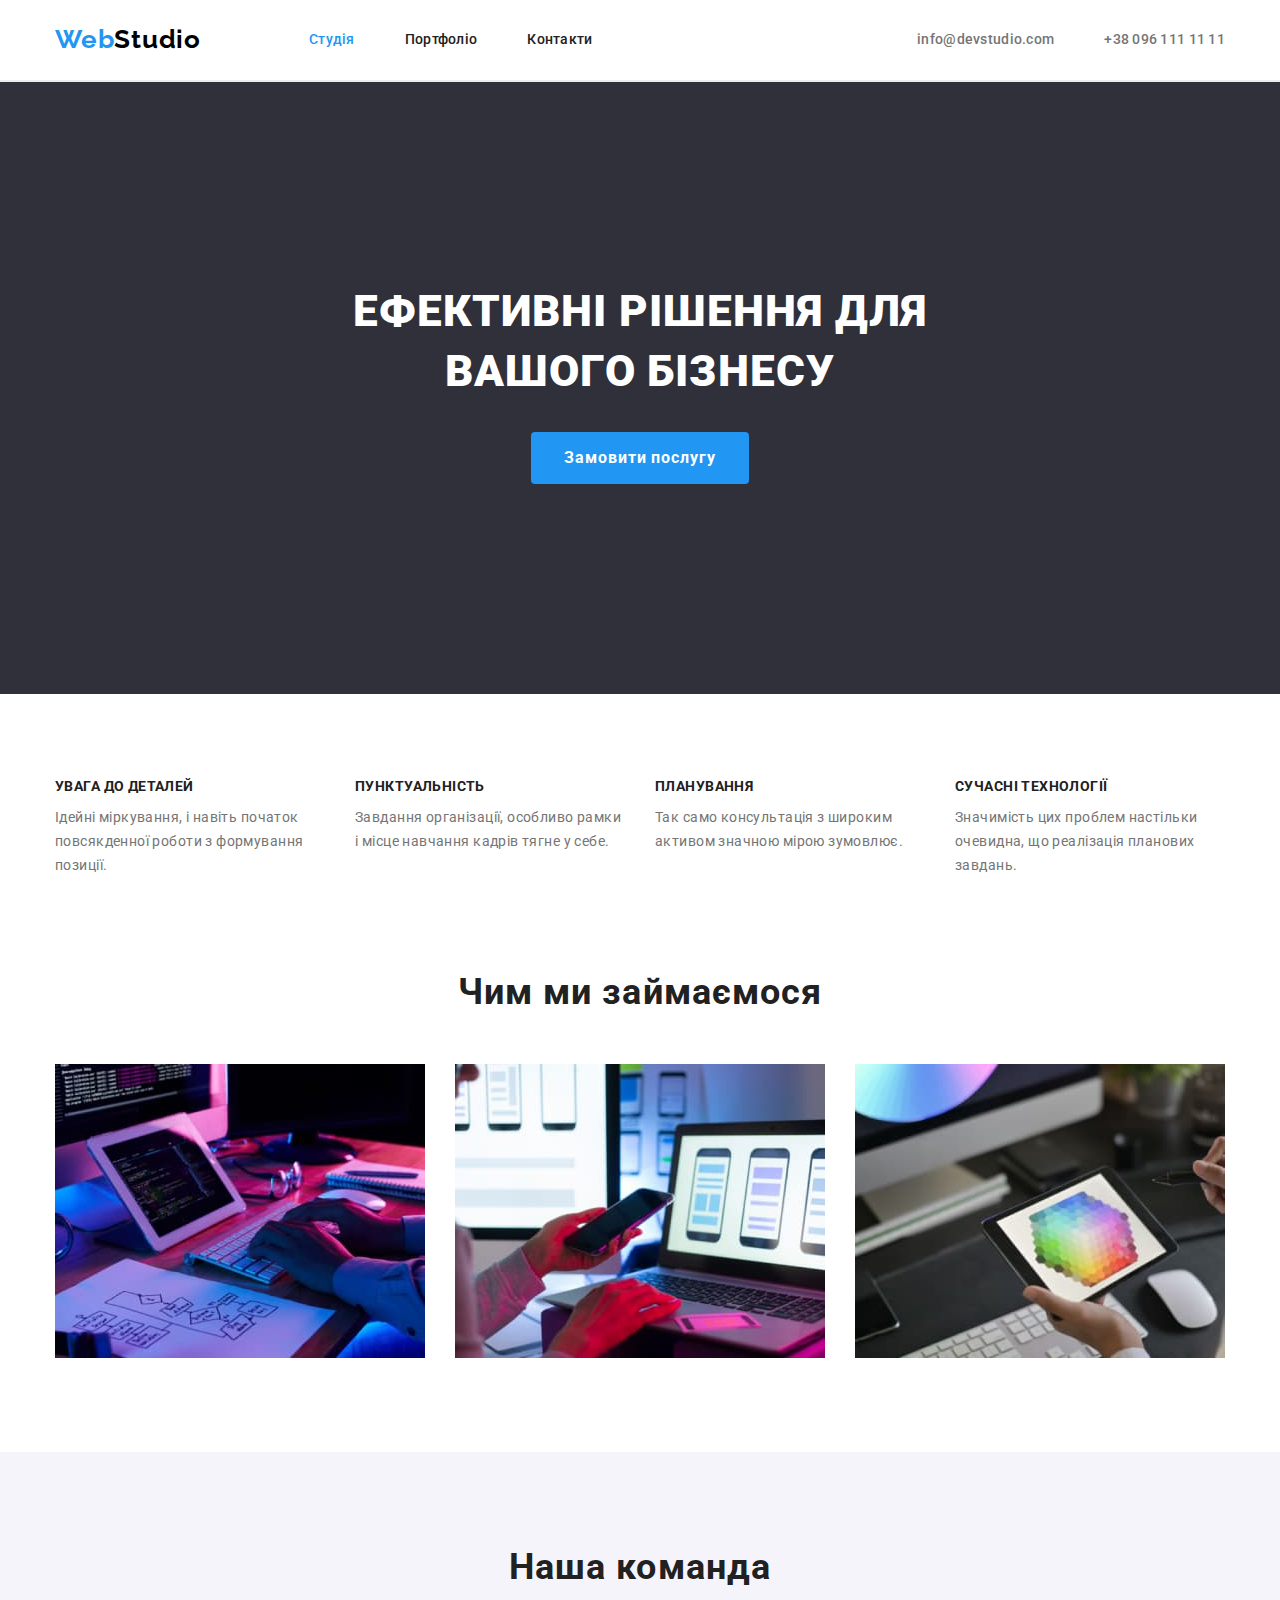
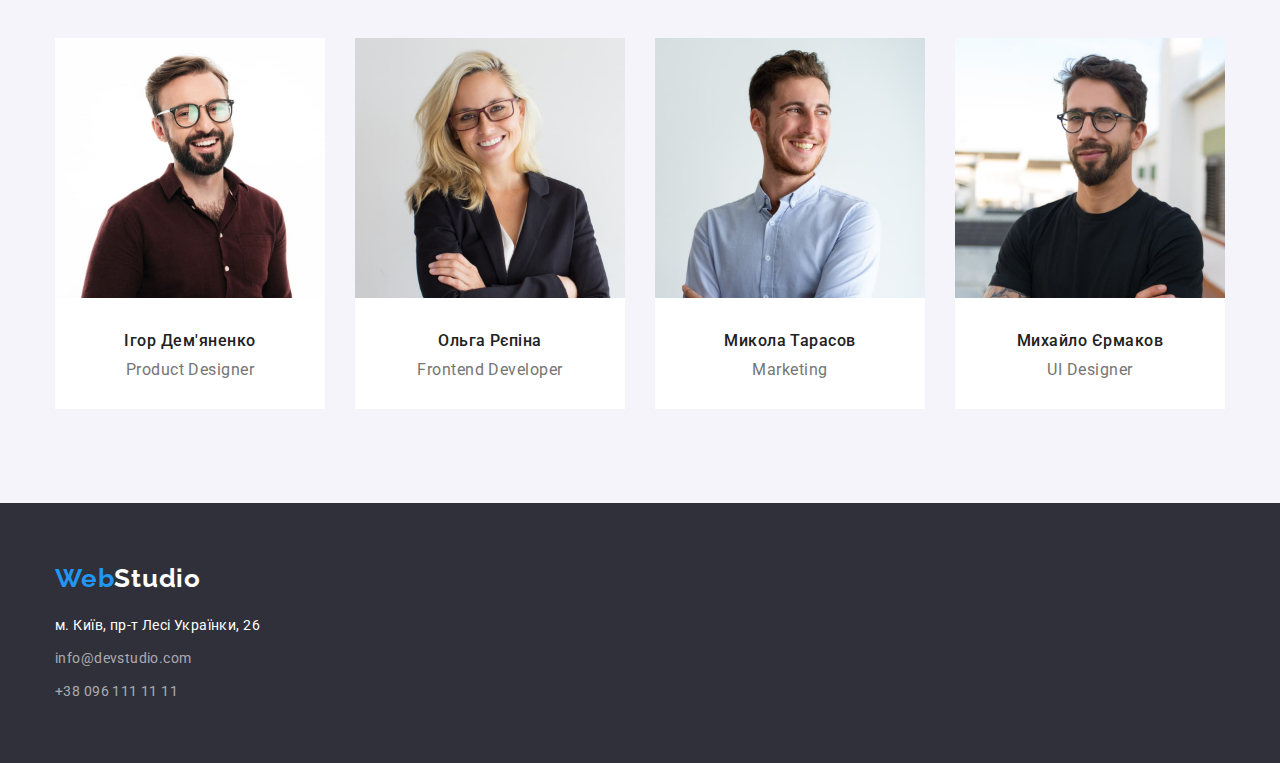
==== index.html @ f0a94652 "Додає файли з дз3" ====
<!DOCTYPE html>
<html lang="uk">

<head>
    <meta charset="UTF-8">
    <meta http-equiv="X-UA-Compatible" content="IE=edge">
    <meta name="viewport" content="width=device-width, initial-scale=1.0">
    <title>Студія</title>
    <link
        href="https://fonts.googleapis.com/css2?family=Raleway:wght@700&family=Roboto:wght@400;500;700;900&display=swap"
        rel="stylesheet">
    <link rel="stylesheet"
        href="https://cdnjs.cloudflare.com/ajax/libs/modern-normalize/1.1.0/modern-normalize.min.css">
    <link rel="stylesheet" href="./css/styles.css">
</head>

<body>
    <!--Шапка сайту-->
    <header class="page-header">
        <!--Основна навігація-->
        <div class="container main-nav">
            <nav class="site-nav">
                <a href="./index.html" class="logo"><span class="accent">Web</span>Studio</a>
                <ul class="site-nav list">
                    <li class="item"><a href="./index.html" class="main-page link">Студія</a></li>
                    <li class="item"><a href="./portfolio.html" class="link">Портфоліо</a></li>
                    <li class="item"><a href="#" class="link">Контакти</a></li>
                </ul>
            </nav>
            <!--Контакти в шапці сайту-->
            <ul class="contacts list">
                <li class="mail"><a href="mailto:info@devstudio.com" class="link">info@devstudio.com</a></li>
                <li class="tel"><a href="tel:+380961111111" class="link">+38 096 111 11 11</a></li>
            </ul>
        </div>

    </header>

    <!--Основний контент-->
    <main>
        <!--Герой-->
        <section class="hero section">
            <div class="container">
                <h1 class="hero-title">Ефективні рішення для <br> вашого бізнесу</h1>
                <button type="button" class="main-button">Замовити послугу</button>
            </div>

        </section>
        <!--Особливості-->
        <section class="features-section">
            <div class="features-container">
                <h2 class="visually-hidden">Особливості</h2>
                <ul class="features list">
                    <li class="item">
                        <h3 class="features-title">Увага до деталей</h3>
                        <p class="features-text">Ідейні міркування, і навіть початок повсякденної роботи з формування
                            позиції.</p>
                    </li>
                    <li class="item">
                        <h3 class="features-title">Пунктуальність</h3>
                        <p class="features-text">Завдання організації, особливо рамки і місце навчання кадрів тягне у
                            себе.</p>
                    </li>
                    <li class="item">
                        <h3 class="features-title">Планування</h3>
                        <p class="features-text">Так само консультація з широким активом значною мірою зумовлює.</p>
                    </li>
                    <li class="item">
                        <h3 class="features-title">Сучасні технології</h3>
                        <p class="features-text">Значимість цих проблем настільки очевидна, що реалізація планових
                            завдань.</p>
                    </li>
                </ul>
            </div>

        </section>
        <!--Види діяльності-->
        <section class="work section">
            <div class="container">
                <h2 class="work-title">Чим ми займаємося</h2>
                <ul class="work list">
                    <li class="item"><img src="./images/img1.jpg" alt="Веб-програмування" width="370"></li>
                    <li class="item"><img src="./images/box2.jpg" alt="Адаптивна верстка" width="370"></li>
                    <li class="item"><img src="images/box3.jpg" alt="Веб-дизайн" width="370"></li>
                </ul>
            </div>
        </section>
        <!--Члени команди-->
        <section class="persons section">
            <div class="container">
                <h2 class="persons-title">Наша команда</h2>
                <ul class="persons list">
                    <li class="persons-item">
                        <img src="./images/person1.jpg" alt="Член команди 1" width="270">
                        <div class="persons-card">
                            <h3 class="persons-name">Ігор Дем'яненко</h3>
                            <p class="persons-text">Product Designer</p>
                        </div>
                    </li>
                    <li class="persons-item">
                        <img src="./images/person2.jpg" alt="Член команди 2" width="270">
                        <div class="persons-card">
                            <h3 class="persons-name">Ольга Рєпіна</h3>
                            <p class="persons-text">Frontend Developer</p>
                        </div>
                    </li>
                    <li class="persons-item">
                        <img src="./images/person3.jpg" alt="Член команди 3" width="270">
                        <div class="persons-card">
                            <h3 class="persons-name">Микола Тарасов</h3>
                            <p class="persons-text">Marketing</p>
                        </div>
                    </li>
                    <li class="persons-item">
                        <img src="./images/person4.jpg" alt="Член команди 4" width="270">
                        <div class="persons-card">
                            <h3 class="persons-name">Михайло Єрмаков</h3>
                            <p class="persons-text">UI Designer</p>
                        </div>
                    </li>
                </ul>
            </div>

        </section>
    </main>
    <!-- Футер сайту -->
    <footer class="page-footer section">
        <div class="container">
            <a href="./index.html" class="bottom logo"><span class="accent">Web</span>Studio</a>
            <address>
                <ul class="address-list list">
                    <li>
                        <a href="https://goo.gl/maps/CPtrU1FHBa2aNyZL9" target="_blank"
                            rel="noopener noreferrer nofollow" class="address">м. Київ,
                            пр-т Лесі Українки, 26</a>
                    </li>
                    <li><a href="mailto:info@devstudio.com" class="address link">info@devstudio.com</a></li>
                    <li><a href="tel:+380961111111" class="link">+38 096 111 11 11</a></li>
                </ul>
            </address>
        </div>

    </footer>
</body>

</html>
---- css/styles.css ----
/* Основний колір тексту №212121
Другорядний колір тексту #757575
Колір лого #2196F3 #000000
Колір акценту #2196F3 
Фон секції "Команда" #F5F4FA
Фон футера #2F303A 
Основний колір фону та заголовку героя #ffffff 
Фон кнопок фільтра #F5F4FA*
Колір контактів у футері rgba(255, 255, 255, 0.6); */

:root {
    --main-text-color: #212121;
    --other-text-color: #757575;
    --accent-color: #2196f3;
    --background-footer: #2f303a;
    --background-color-persons-section: #f5f4fa;
    --white-color: #ffffff;
    --black-color: #000000;
    --background-filter: #f5f4fa;
    --contacts-text-color-in-footer: rgba(255, 255, 255, 0.6);
    --border-bottom-color: #ececec;
    --main-button-active: #188CE8;
}

/* Studio Page */

/* Navigation of Header */

body {
    background-color: var(--white-color);
    color: var(--main-text-color);
    font-family: "Roboto", sans-serif;
}

p,
h1,
h2,
h3,
h4,
h5,
h6 {
    margin: 0;
    padding: 0;
}

.container {
    width: 1200px;
    margin: 0 auto;
    padding-left: 15px;
    padding-right: 15px;
}

.section {
    padding-top: 94px;
    padding-bottom: 94px;
}

/* Logo */

.page-header {
    border-bottom: 2px solid var(--border-bottom-color);
}

.logo {
    padding-top: 24px;
    padding-bottom: 25px;

    color: var(--black-color);
    font-family: "Raleway", sans-serif;
    font-weight: 700;
    font-size: 26px;
    line-height: 1.19;
    letter-spacing: 0.03em;
    text-decoration: none;
    cursor: pointer;
}

.site-nav .logo {
    margin-right: 108px;
}

.accent,
.logo:hover,
.logo:focus {
    color: var(--accent-color);
}

/* Site-nav list */

.main-nav {
    display: flex;
    align-items: center;
}

.site-nav {
    display: flex;
}

.list {
    padding: 0;
    margin: 0;
    list-style: none;
}

.link {
    color: var(--main-text-color);
    text-decoration: none;
}

.link:visited {
    color: inherit;
}

.site-nav .link {
    display: block;
    padding-top: 32px;
    padding-bottom: 32px;
}

/* Contacts */

.contacts .link {
    padding-top: 32px;
    padding-bottom: 32px;

    color: var(--other-text-color);
}

.site-nav.list,
.contacts.list {
    font-weight: 500;
    font-size: 14px;
    line-height: 1.14;
    letter-spacing: 0.02em;
}

.site-nav .item:not(:last-child) {
    margin-right: 50px;
}

.contacts.list {
    display: flex;
    margin-left: auto;
}

.mail {
    margin-right: 50px;
}

/* Studio page */
/* Hero */

.hero.section {
    padding-top: 200px;
    padding-bottom: 210px;
    background-color: var(--background-footer);
    letter-spacing: 0.06em;
    text-align: center;
}

.hero-title {
    margin-bottom: 30px;

    color: var(--white-color);
    font-weight: 900;
    font-size: 44px;
    line-height: 1.36;
    text-transform: uppercase;
}

/* Button */

.main-button {
    display: inline-block;
    min-width: 216px;
    border-radius: 4px;
    border: 1px solid transparent;
    padding: 10px 32px;


    background-color: var(--accent-color);
    color: var(--white-color);
    font-family: inherit;
    font-weight: 700;
    font-size: 16px;
    line-height: 1.88;
    letter-spacing: 0.06em;
    cursor: pointer;
}

.main-button:hover,
.main-button:focus,
.main-button:active {
    background-color: var(--main-button-active);
}

/* Features */

.features-section {
    padding-top: 85px;
}

.visually-hidden {
    position: absolute;
    white-space: nowrap;
    width: 1px;
    height: 1px;
    overflow: hidden;
    border: 0;
    padding: 0;
    clip: rect(0 0 0 0);
    clip-path: inset(50%);
    margin: -1px;
}

.features.list {
    display: flex;
    justify-content: center;
}

.features .item {
    width: 270px;
}

.features .item:not(:last-child) {
    margin-right: 30px;
}

.features-title {
    margin-bottom: 11px;

    font-size: 14px;
    line-height: 1.14;
    letter-spacing: 0.03em;
    text-transform: uppercase;
}

.features-text {
    color: var(--other-text-color);
    font-size: 14px;
    line-height: 1.71;
    letter-spacing: 0.03em;
}

.persons.section {
    background-color: var(--background-color-persons-section);
}

.persons-item {
    background-color: var(--white-color);
}

.persons-item:not(:last-child) {
    margin-right: 30px;
}

.work-title,
.persons-title {
    margin-bottom: 50px;
    font-size: 36px;
    line-height: 1.17;
    text-align: center;
    letter-spacing: 0.03em;
}

.work.list {
    display: flex;
    justify-content: center;
}

.work.list .item:not(:last-child) {
    margin-right: 30px;
}

.persons.list {
    display: flex;
    justify-content: center;
}

.persons-card {
    padding-top: 33px;
    padding-bottom: 30px;
}

.persons-name {
    margin-bottom: 10px;
    text-align: center;

    font-weight: 500;
    font-size: 16px;
    line-height: 1.19;
    letter-spacing: 0.03em;
}

.persons-text {
    text-align: center;

    color: var(--other-text-color);
    font-size: 16px;
    line-height: 1.19;
    letter-spacing: 0.03em;
}

/* Footer */

.page-footer.section {
    padding-top: 60px;
    padding-bottom: 60px;
    background-color: var(--background-footer);
}

.bottom.logo {
    padding: 0px;
    margin-bottom: 20px;
    display: inline-block;

    color: var(--white-color);
}

.address-list {
    font-size: 14px;
    line-height: 1.71;
    letter-spacing: 0.03em;
    font-style: normal;
}

.address-list .address {
    display: inline-block;
    margin-bottom: 9px;

    color: var(--white-color);
    text-decoration: none;
}

.address-list .link {
    color: var(--contacts-text-color-in-footer);
}

.address:hover,
.address:focus {
    color: var(--accent-color);
}

.main-page.link,
.link:hover,
.link:focus,
.link:active {
    color: var(--accent-color);
}

/* Portfolio Page */

.header-portfolio {
    border-bottom: 1px solid var(--border-bottom-color);
}



/* Filter Buttons */

.filter.list {
    display: flex;
    justify-content: center;
    margin-bottom: 50px
}

.filter button:hover,
.filter button:focus {
    background-color: #2196f3;
    color: #ffffff;
}

.button {
    border-color: transparent;
    border-radius: 4px;
    padding: 6px 22px;

    background-color: var(--background-filter);
    font-family: inherit;
    font-weight: 500;
    font-size: 16px;
    line-height: 1.62;
    letter-spacing: 0.03em;
    cursor: pointer;
}

.filter .item:not(:last-child) {
    margin-right: 8px;
}

/* Porfolio List */

img {
    display: block;
    max-width: 100%;
    height: auto;
}

.portfolio.list {
    display: flex;
    flex-wrap: wrap;
    margin-left: -30px;
    margin-top: -30px;
}

.portfolio-item {
    flex-basis: calc(100%/ 3 - 30px);
    border: 1px solid var(--border-bottom-color);
    margin-left: 30px;
    margin-top: 30px;

}

.portfolio-title {
    margin-bottom: 4px;

    font-size: 18px;
    line-height: 2;
    letter-spacing: 0.06em;
}

.portfolio-text {
    color: var(--other-text-color);
    font-size: 16px;
    line-height: 1.88;
    letter-spacing: 0.03em;
}

.card-content {
    padding: 20px 24px;
}
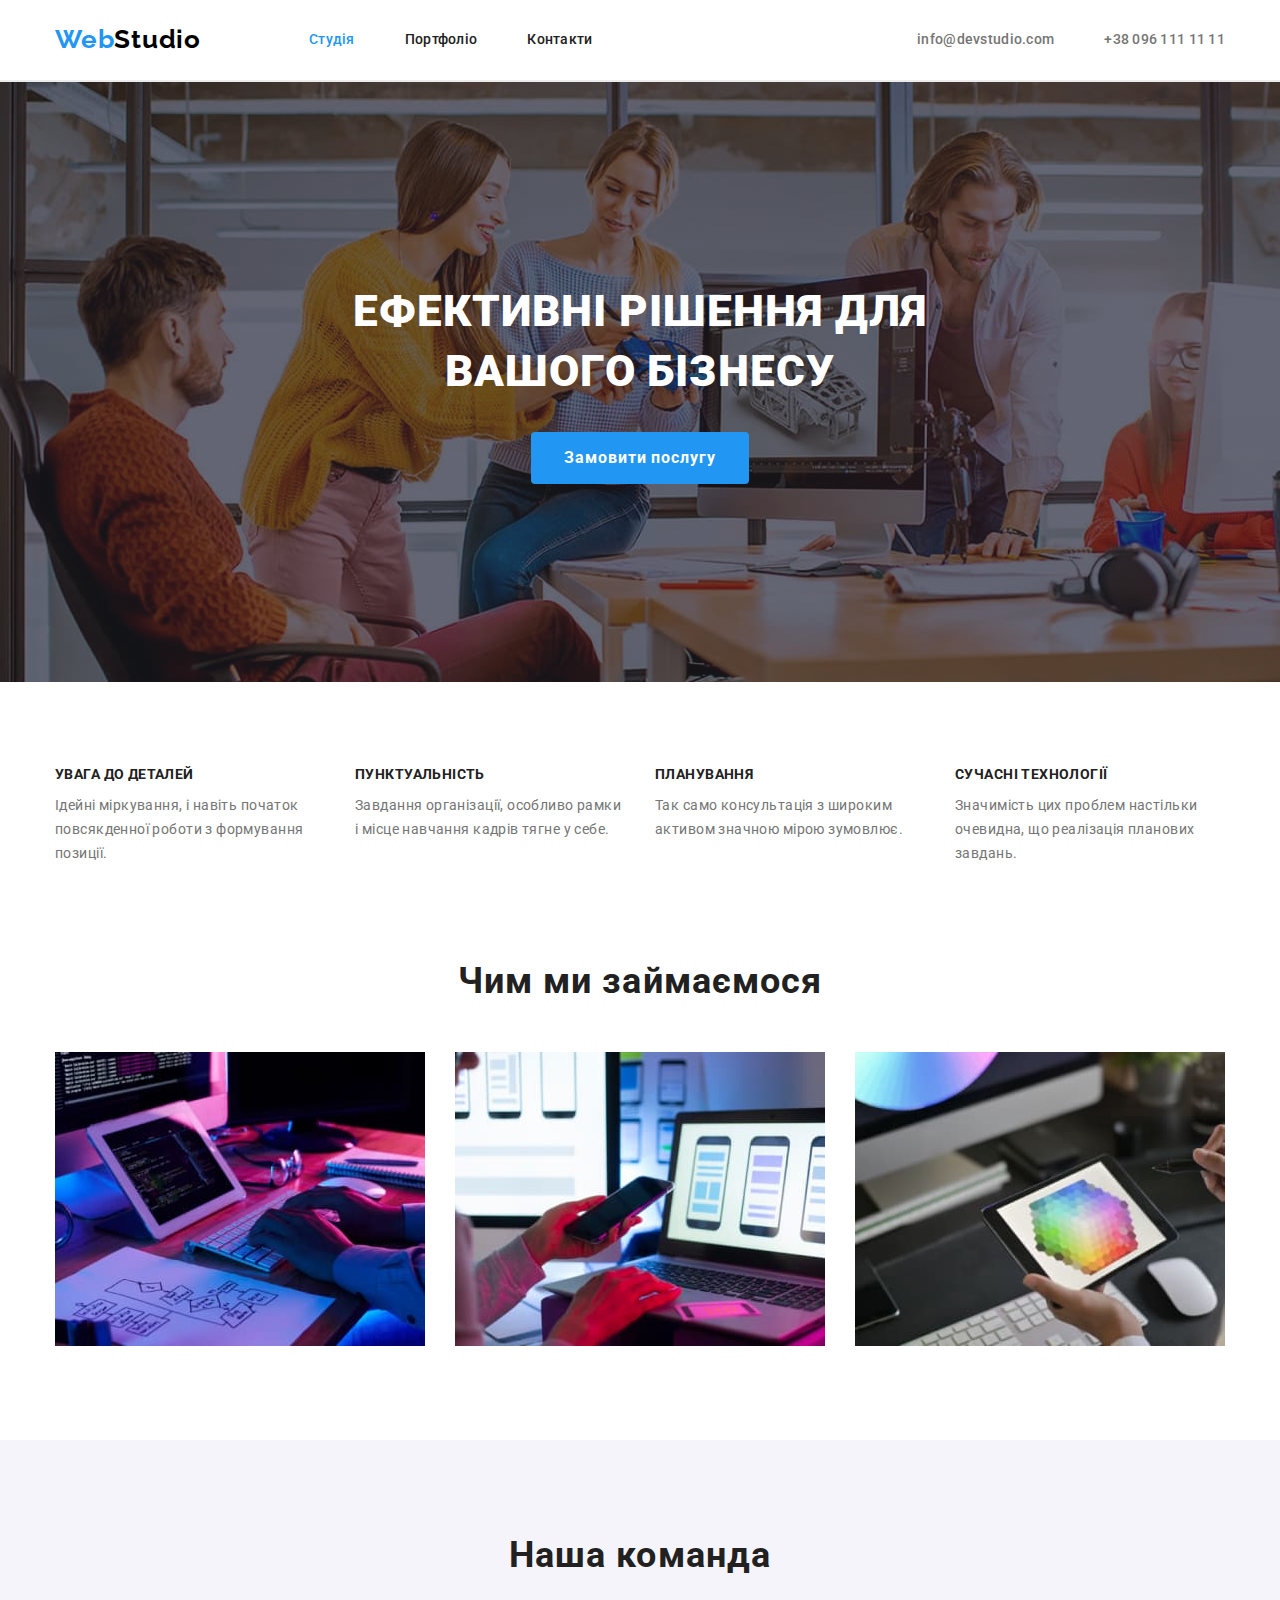
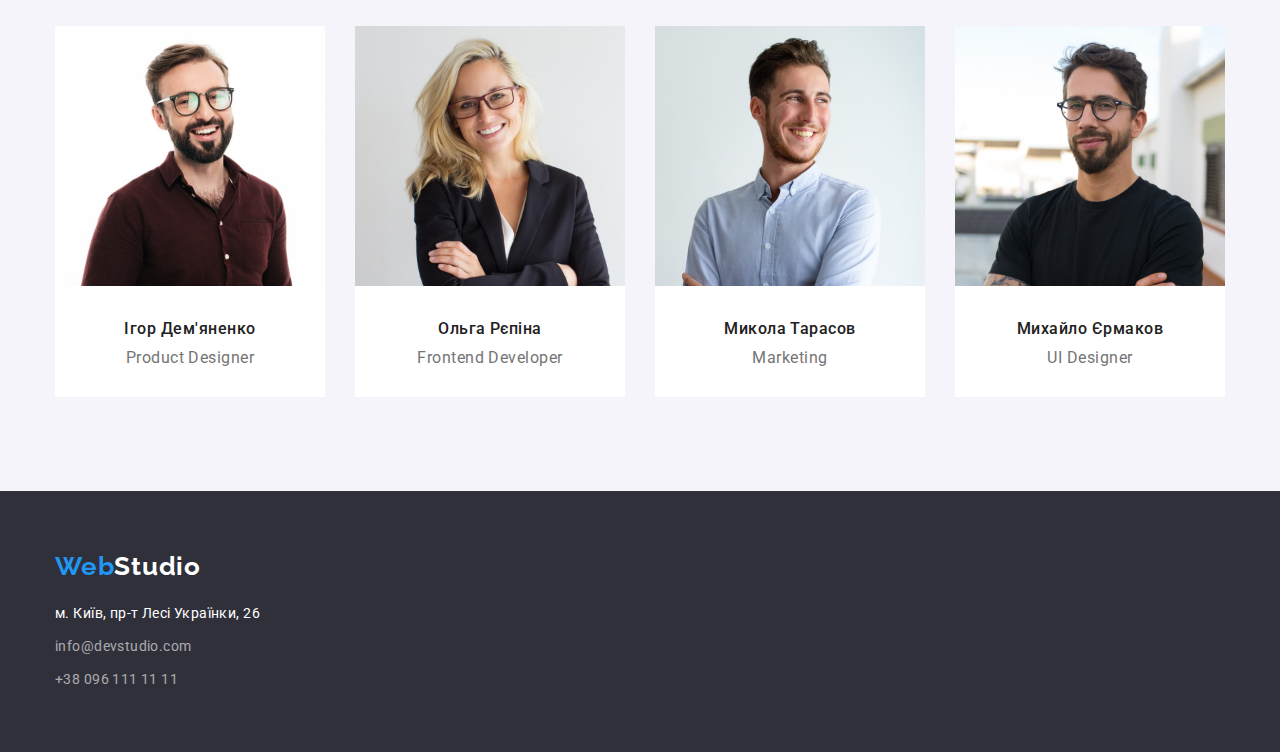
==== commit 68059f9f: "Додає фонове зображення в Герой" ====
--- a/index.html
+++ b/index.html
@@ -44,7 +44,6 @@
                 <h1 class="hero-title">Ефективні рішення для <br> вашого бізнесу</h1>
                 <button type="button" class="main-button">Замовити послугу</button>
             </div>
-
         </section>
         <!--Особливості-->
         <section class="features-section">
--- a/css/styles.css
+++ b/css/styles.css
@@ -153,9 +153,15 @@
 .hero.section {
     padding-top: 200px;
     padding-bottom: 210px;
-    background-color: var(--background-footer);
     letter-spacing: 0.06em;
     text-align: center;
+
+    max-width: 1600px;
+    height: 600px;
+    margin: 0 auto;
+    background-color: #C4C4C4;
+    background-image: linear-gradient(to bottom, rgba(47, 48, 58, 0.4), rgba(47, 48, 58, 0.4)),
+        url('../images/hero.jpg');
 }
 
 .hero-title {
@@ -167,6 +173,7 @@
     line-height: 1.36;
     text-transform: uppercase;
 }
+
 
 /* Button */
 
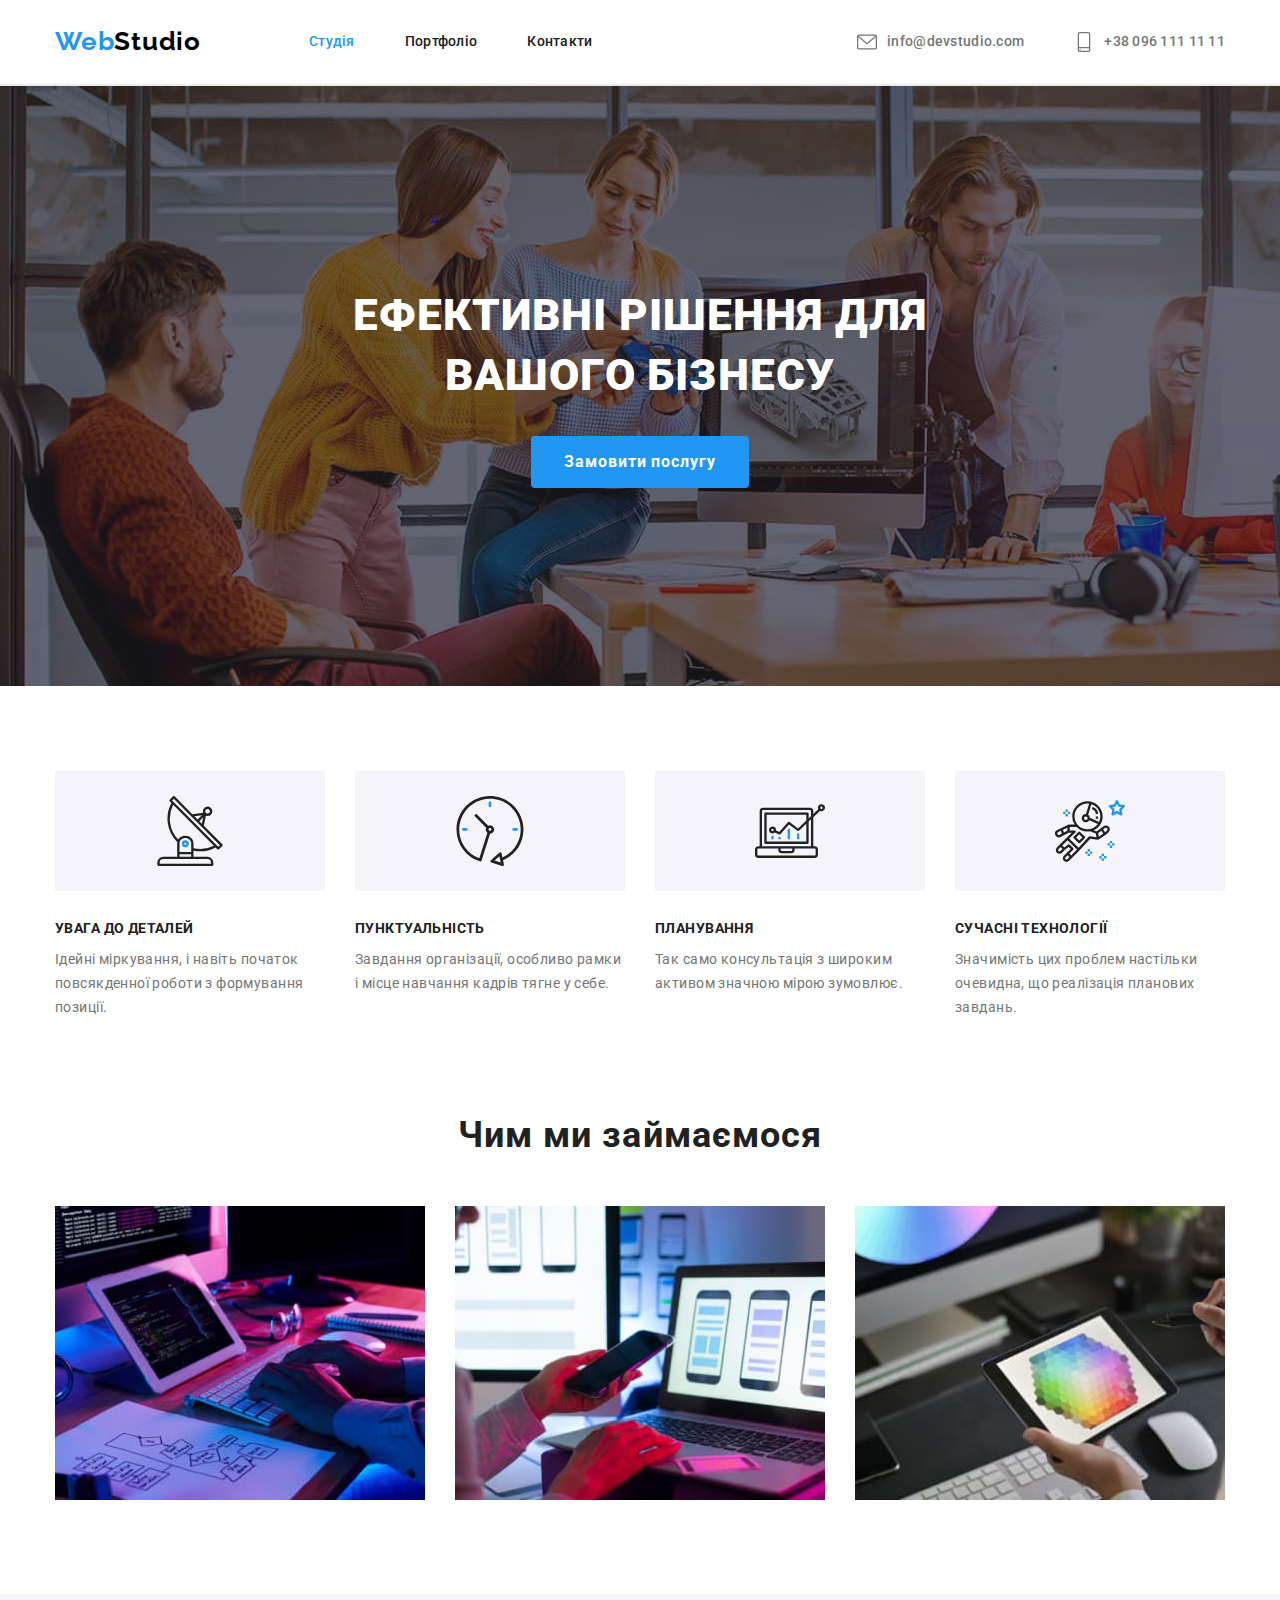
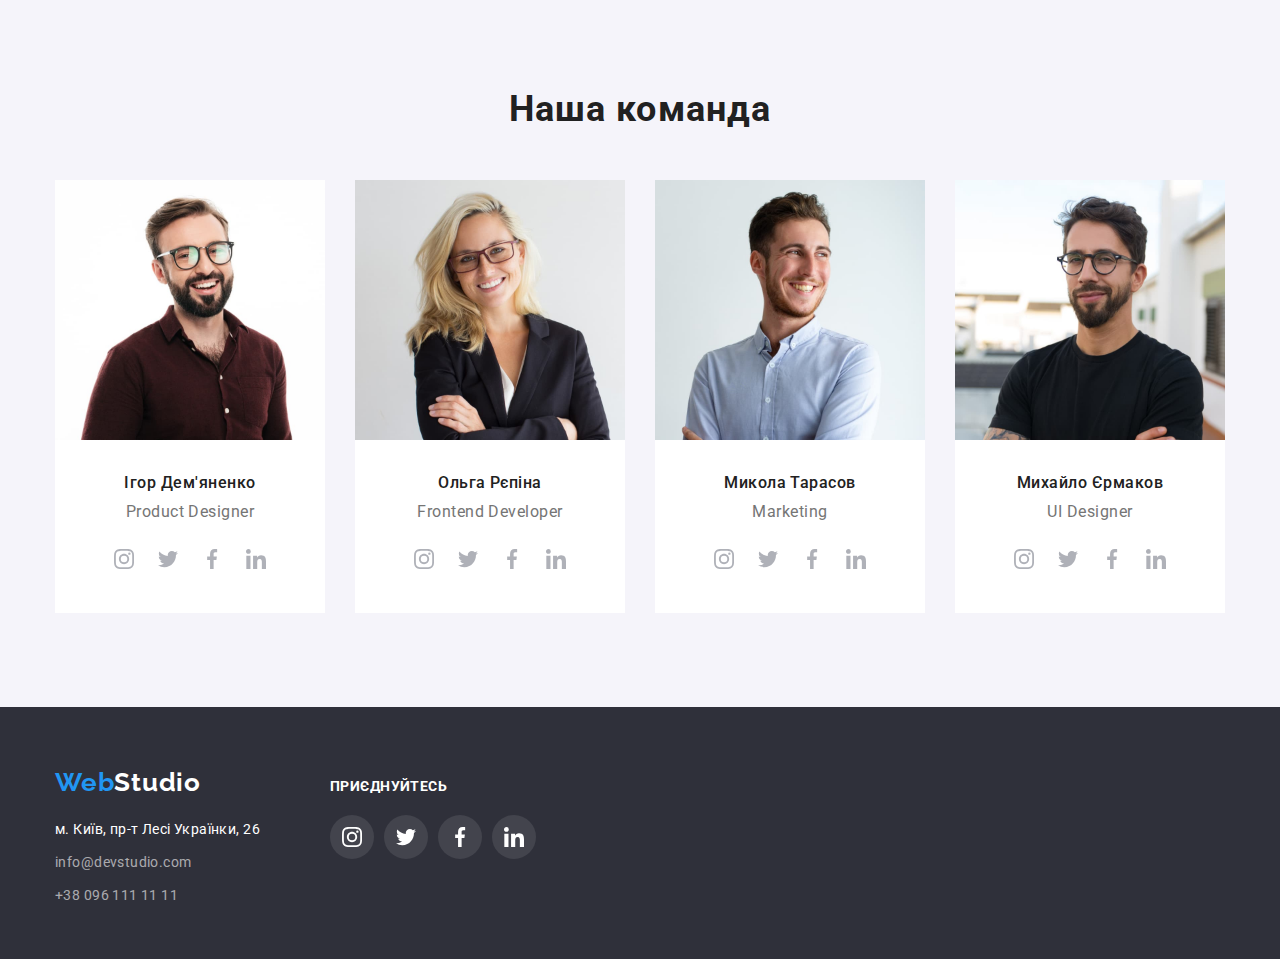
==== commit f5b391b7: "Додає іконки" ====
--- a/index.html
+++ b/index.html
@@ -29,8 +29,17 @@
             </nav>
             <!--Контакти в шапці сайту-->
             <ul class="contacts list">
-                <li class="mail"><a href="mailto:info@devstudio.com" class="link">info@devstudio.com</a></li>
-                <li class="tel"><a href="tel:+380961111111" class="link">+38 096 111 11 11</a></li>
+                <li class="mail">
+                    <a href="mailto:info@devstudio.com" class="link"><svg class="icon" width="16" height="12">
+                            <use href="./images/sprite.svg#icon-envelope"></use>
+                        </svg>
+                        info@devstudio.com</a>
+                </li>
+                <li class="tel">
+                    <a href="tel:+380961111111" class="link"><svg class="icon" width="10" height="16">
+                            <use href="./images/sprite.svg#icon-smartphone"></use>
+                        </svg>+38 096 111 11 11</a>
+                </li>
             </ul>
         </div>
 
@@ -51,20 +60,40 @@
                 <h2 class="visually-hidden">Особливості</h2>
                 <ul class="features list">
                     <li class="item">
+                        <div class="features-background">
+                            <svg width="70" height="70">
+                                <use href="./images/sprite.svg#icon-antenna"></use>
+                            </svg>
+                        </div>
                         <h3 class="features-title">Увага до деталей</h3>
                         <p class="features-text">Ідейні міркування, і навіть початок повсякденної роботи з формування
                             позиції.</p>
                     </li>
                     <li class="item">
+                        <div class="features-background">
+                            <svg width="70" height="70">
+                                <use href="./images/sprite.svg#icon-clock"></use>
+                            </svg>
+                        </div>
                         <h3 class="features-title">Пунктуальність</h3>
                         <p class="features-text">Завдання організації, особливо рамки і місце навчання кадрів тягне у
                             себе.</p>
                     </li>
                     <li class="item">
+                        <div class="features-background">
+                            <svg width="70" height="70">
+                                <use href="./images/sprite.svg#icon-diagram"></use>
+                            </svg>
+                        </div>
                         <h3 class="features-title">Планування</h3>
                         <p class="features-text">Так само консультація з широким активом значною мірою зумовлює.</p>
                     </li>
                     <li class="item">
+                        <div class="features-background">
+                            <svg width="70" height="70">
+                                <use href="./images/sprite.svg#icon-astronaut"></use>
+                            </svg>
+                        </div>
                         <h3 class="features-title">Сучасні технології</h3>
                         <p class="features-text">Значимість цих проблем настільки очевидна, що реалізація планових
                             завдань.</p>
@@ -94,6 +123,21 @@
                         <div class="persons-card">
                             <h3 class="persons-name">Ігор Дем'яненко</h3>
                             <p class="persons-text">Product Designer</p>
+                            <ul class="persons-flex list">
+                                <li><a class="persons-link" href="">
+                                        <svg class="icon">
+                                            <use href="./images/sprite.svg#icon-instagram1"></use>
+                                        </svg></a></li>
+                                <li><a class="persons-link" href=""><svg class="icon">
+                                            <use href="./images/sprite.svg#icon-twitter2"></use>
+                                        </svg></a></li>
+                                <li><a class="persons-link" href=""> <svg class="icon">
+                                            <use href="./images/sprite.svg#icon-facebook1"></use>
+                                        </svg></a></li>
+                                <li><a class="persons-link" href=""><svg class="icon">
+                                            <use href="./images/sprite.svg#icon-linkedin1"></use>
+                                        </svg></a></li>
+                            </ul>
                         </div>
                     </li>
                     <li class="persons-item">
@@ -101,6 +145,21 @@
                         <div class="persons-card">
                             <h3 class="persons-name">Ольга Рєпіна</h3>
                             <p class="persons-text">Frontend Developer</p>
+                            <ul class="persons-flex list">
+                                <li><a class="persons-link" href="">
+                                        <svg class="icon">
+                                            <use href="./images/sprite.svg#icon-instagram1"></use>
+                                        </svg></a></li>
+                                <li><a class="persons-link" href=""><svg class="icon">
+                                            <use href="./images/sprite.svg#icon-twitter2"></use>
+                                        </svg></a></li>
+                                <li><a class="persons-link" href=""> <svg class="icon">
+                                            <use href="./images/sprite.svg#icon-facebook1"></use>
+                                        </svg></a></li>
+                                <li><a class="persons-link" href=""><svg class="icon">
+                                            <use href="./images/sprite.svg#icon-linkedin1"></use>
+                                        </svg></a></li>
+                            </ul>
                         </div>
                     </li>
                     <li class="persons-item">
@@ -108,6 +167,21 @@
                         <div class="persons-card">
                             <h3 class="persons-name">Микола Тарасов</h3>
                             <p class="persons-text">Marketing</p>
+                            <ul class="persons-flex list">
+                                <li><a class="persons-link" href="">
+                                        <svg class="icon">
+                                            <use href="./images/sprite.svg#icon-instagram1"></use>
+                                        </svg></a></li>
+                                <li><a class="persons-link" href=""><svg class="icon">
+                                            <use href="./images/sprite.svg#icon-twitter2"></use>
+                                        </svg></a></li>
+                                <li><a class="persons-link" href=""> <svg class="icon">
+                                            <use href="./images/sprite.svg#icon-facebook1"></use>
+                                        </svg></a></li>
+                                <li><a class="persons-link" href=""><svg class="icon">
+                                            <use href="./images/sprite.svg#icon-linkedin1"></use>
+                                        </svg></a></li>
+                            </ul>
                         </div>
                     </li>
                     <li class="persons-item">
@@ -115,6 +189,21 @@
                         <div class="persons-card">
                             <h3 class="persons-name">Михайло Єрмаков</h3>
                             <p class="persons-text">UI Designer</p>
+                            <ul class="persons-flex list">
+                                <li><a class="persons-link" href="">
+                                        <svg class="icon">
+                                            <use href="./images/sprite.svg#icon-instagram1"></use>
+                                        </svg></a></li>
+                                <li><a class="persons-link" href=""><svg class="icon">
+                                            <use href="./images/sprite.svg#icon-twitter2"></use>
+                                        </svg></a></li>
+                                <li><a class="persons-link" href=""> <svg class="icon">
+                                            <use href="./images/sprite.svg#icon-facebook1"></use>
+                                        </svg></a></li>
+                                <li><a class="persons-link" href=""><svg class="icon">
+                                            <use href="./images/sprite.svg#icon-linkedin1"></use>
+                                        </svg></a></li>
+                            </ul>
                         </div>
                     </li>
                 </ul>
@@ -125,18 +214,39 @@
     <!-- Футер сайту -->
     <footer class="page-footer section">
         <div class="container">
-            <a href="./index.html" class="bottom logo"><span class="accent">Web</span>Studio</a>
-            <address>
-                <ul class="address-list list">
-                    <li>
-                        <a href="https://goo.gl/maps/CPtrU1FHBa2aNyZL9" target="_blank"
-                            rel="noopener noreferrer nofollow" class="address">м. Київ,
-                            пр-т Лесі Українки, 26</a>
-                    </li>
-                    <li><a href="mailto:info@devstudio.com" class="address link">info@devstudio.com</a></li>
-                    <li><a href="tel:+380961111111" class="link">+38 096 111 11 11</a></li>
-                </ul>
-            </address>
+            <div class="footer-flex">
+                <div class="footer-address">
+                    <a href="./index.html" class="bottom logo"><span class="accent">Web</span>Studio</a>
+                    <address>
+                        <ul class="address-list list">
+                            <li>
+                                <a href="https://goo.gl/maps/CPtrU1FHBa2aNyZL9" target="_blank"
+                                    rel="noopener noreferrer nofollow" class="address">м. Київ,
+                                    пр-т Лесі Українки, 26</a>
+                            </li>
+                            <li><a href="mailto:info@devstudio.com" class="address link">info@devstudio.com</a></li>
+                            <li><a href="tel:+380961111111" class="link">+38 096 111 11 11</a></li>
+                        </ul>
+                    </address>
+                </div>
+                <div>
+                    <h3 class="footer-heading">ПРИЄДНУЙТЕСЬ</h3>
+                    <ul class="footer-links list">
+                        <li class="link-item"><a href="" class="footer-link"><svg class="footer-icon">
+                                    <use href="./images/sprite.svg#icon-instagram2"></use>
+                                </svg></a></li>
+                        <li class="link-item"><a href="" class="footer-link"><svg class="footer-icon">
+                                    <use href="./images/sprite.svg#icon-twitter1"></use>
+                                </svg></a></li>
+                        <li class="link-item"><a href="" class="footer-link"><svg class="footer-icon">
+                                    <use href="./images/sprite.svg#icon-facebook2"></use>
+                                </svg></a></li>
+                        <li class="link-item"><a href="" class="footer-link"><svg class="footer-icon">
+                                    <use href="./images/sprite.svg#icon-linkedin2"></use>
+                                </svg></a></li>
+                    </ul>
+                </div>
+            </div>
         </div>
 
     </footer>
--- a/css/styles.css
+++ b/css/styles.css
@@ -120,6 +120,8 @@
 /* Contacts */
 
 .contacts .link {
+    display: flex;
+    align-items: center;
     padding-top: 32px;
     padding-bottom: 32px;
 
@@ -147,6 +149,22 @@
     margin-right: 50px;
 }
 
+.contacts .icon {
+    margin-right: 10px;
+}
+
+.mail,
+.tel {
+    vertical-align: middle;
+}
+
+.contacts .link:hover .icon,
+.contacts .link:hover .icon {
+    stroke: #000000;
+}
+
+
+
 /* Studio page */
 /* Hero */
 
@@ -162,6 +180,7 @@
     background-color: #C4C4C4;
     background-image: linear-gradient(to bottom, rgba(47, 48, 58, 0.4), rgba(47, 48, 58, 0.4)),
         url('../images/hero.jpg');
+    background-repeat: no-repeat;
 }
 
 .hero-title {
@@ -233,6 +252,16 @@
     margin-right: 30px;
 }
 
+.features-background {
+    display: flex;
+    justify-content: center;
+    align-items: center;
+    width: 270px;
+    height: 120px;
+    background-color: #F5F4FA;
+    margin-bottom: 30px;
+}
+
 .features-title {
     margin-bottom: 11px;
 
@@ -286,7 +315,7 @@
 
 .persons-card {
     padding-top: 33px;
-    padding-bottom: 30px;
+    padding-bottom: 32px;
 }
 
 .persons-name {
@@ -300,6 +329,7 @@
 }
 
 .persons-text {
+    margin-bottom: 16px;
     text-align: center;
 
     color: var(--other-text-color);
@@ -308,13 +338,58 @@
     letter-spacing: 0.03em;
 }
 
+.persons-flex {
+    display: flex;
+    justify-content: center;
+    align-items: center;
+}
+
+.persons-link {
+    display: flex;
+    justify-content: center;
+    align-items: center;
+    width: 44px;
+    height: 44px;
+    border-radius: 50%;
+}
+
+.persons-flex:not(:last-child) {
+    margin-right: 10px;
+}
+
+.icon {
+    width: 20px;
+    height: 20px;
+    fill: #AFB1B8;
+}
+
+.persons-link:hover {
+    background-color: var(--accent-color);
+}
+
+.persons-link:hover .icon {
+    fill: #ffffff;
+    stroke: #ffffff;
+}
+
+
+
 /* Footer */
 
 .page-footer.section {
     padding-top: 60px;
     padding-bottom: 60px;
+    height: 252px;
     background-color: var(--background-footer);
 }
+
+
+.footer-flex {
+    display: flex;
+    align-items: baseline;
+}
+
+
 
 .bottom.logo {
     padding: 0px;
@@ -325,6 +400,7 @@
 }
 
 .address-list {
+    margin-right: 70px;
     font-size: 14px;
     line-height: 1.71;
     letter-spacing: 0.03em;
@@ -355,6 +431,46 @@
     color: var(--accent-color);
 }
 
+.footer-heading {
+    margin-bottom: 20px;
+    font-size: 14px;
+    line-height: 1.14;
+    letter-spacing: 0.03em;
+    color: var(--white-color);
+}
+
+.footer-links.list {
+    display: flex;
+    justify-content: center;
+    align-items: center;
+}
+
+.link-item {
+    background-color: #43444D;
+    border-radius: 50%;
+}
+
+.footer-link {
+    display: flex;
+    justify-content: center;
+    align-items: center;
+    width: 44px;
+    height: 44px;
+}
+
+.footer-icon {
+    width: 20px;
+    height: 20px;
+}
+
+.link-item:not(:last-child) {
+    margin-right: 10px;
+}
+
+.link-item:hover {
+    background-color: var(--accent-color);
+}
+
 /* Portfolio Page */
 
 .header-portfolio {
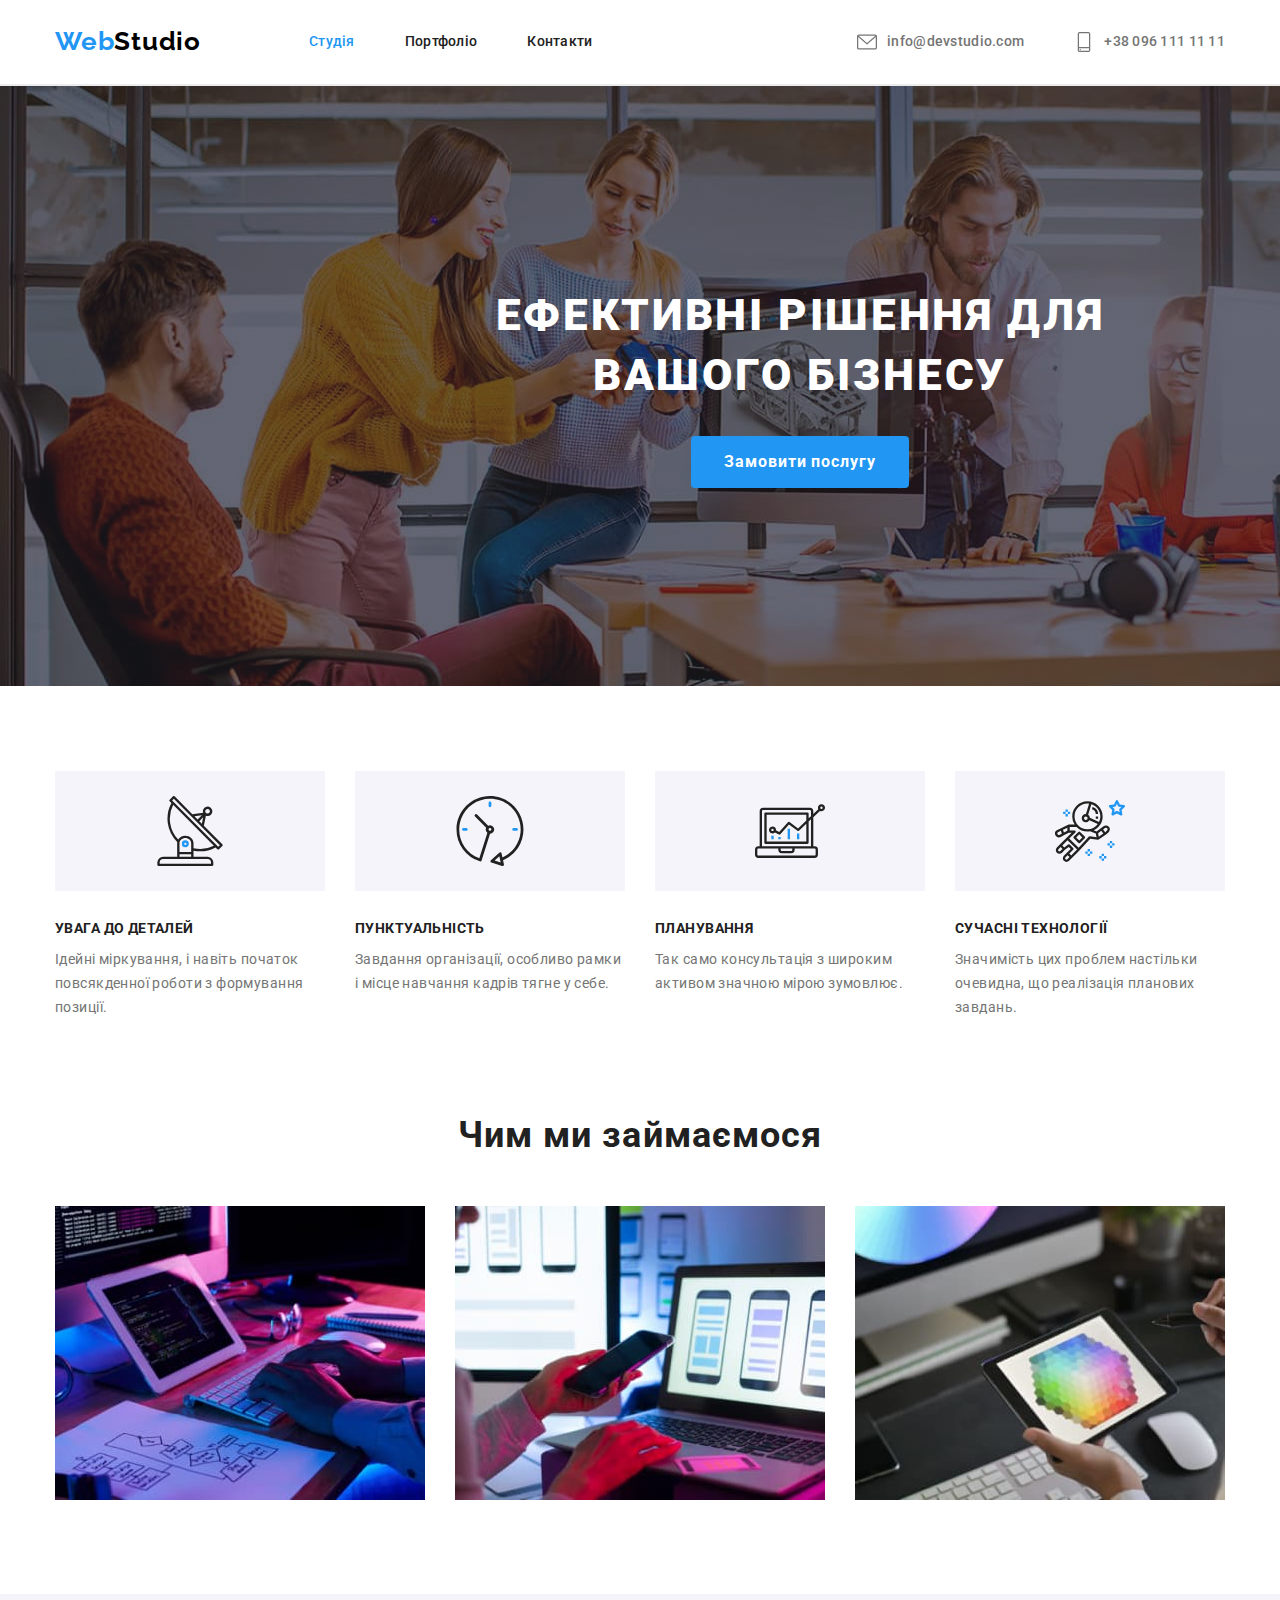
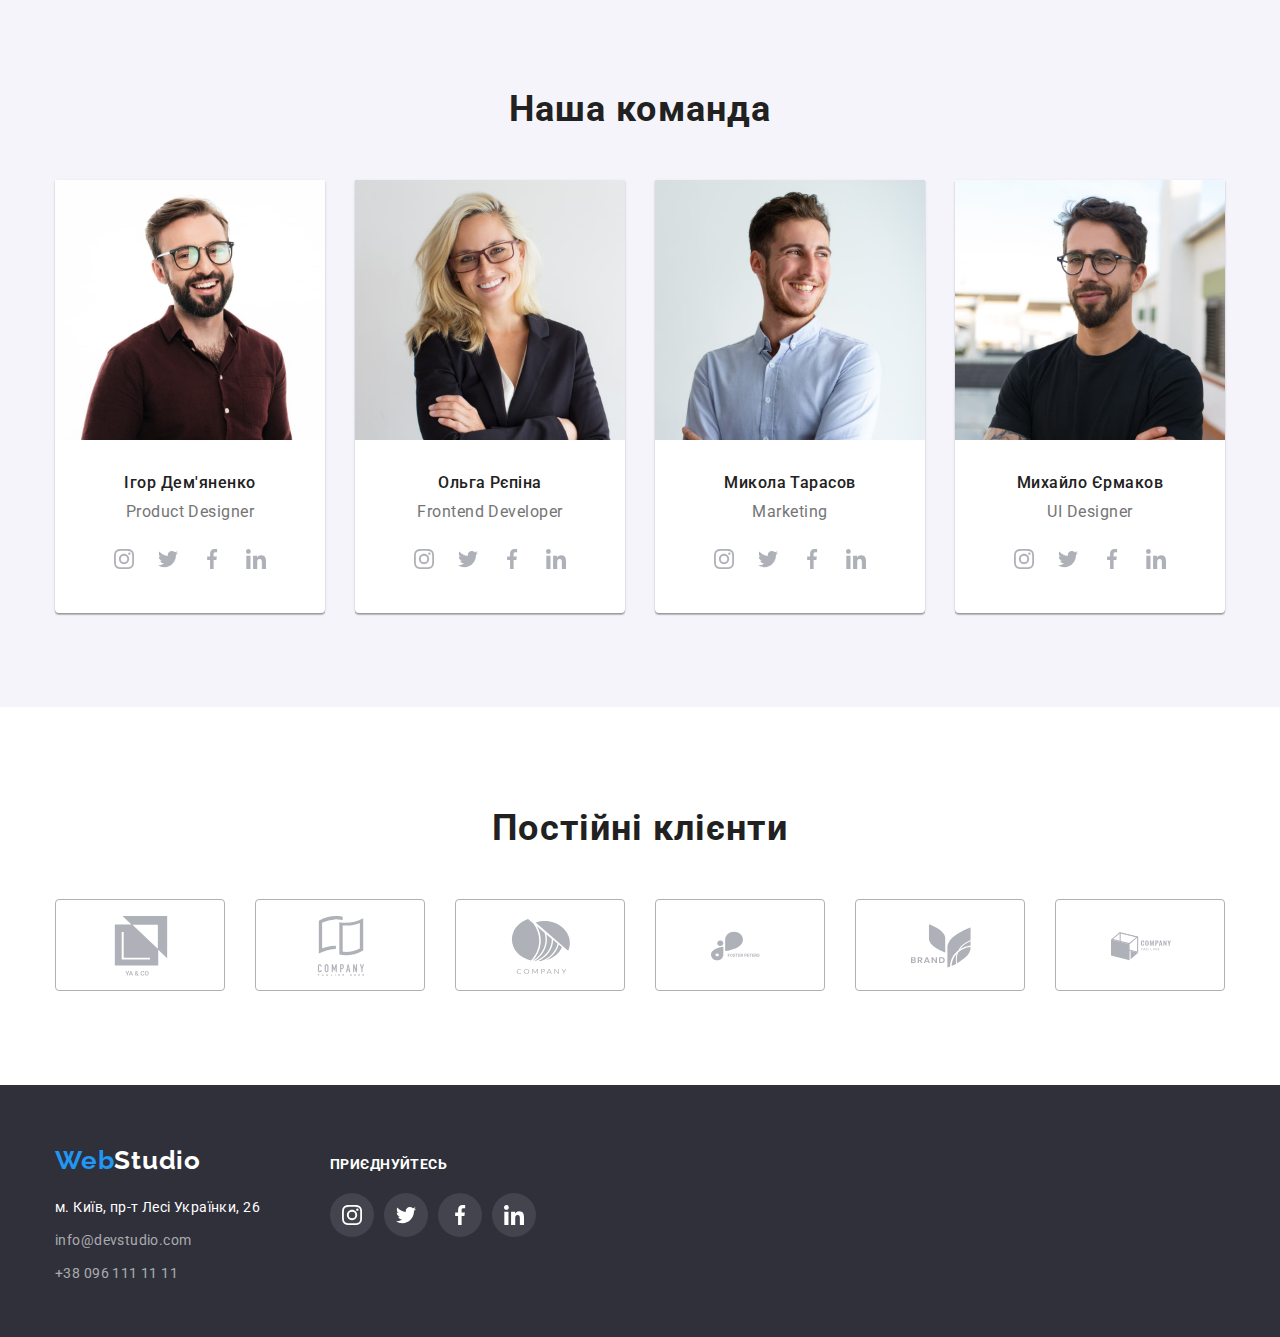
==== commit 551fd203: "Додає іконки та тіні" ====
--- a/index.html
+++ b/index.html
@@ -210,6 +210,32 @@
             </div>
 
         </section>
+        <section class="clients section">
+            <div class="container"></div>
+            <h2 class="clients-heading">Постійні клієнти</h2>
+            <ul class="clients list">
+                <li class="clients-item"><a href="" class="clients-link"><svg class="clients-icon">
+                            <use href="./images/sprite.svg#icon-company1"></use>
+                        </svg></a></li>
+                <li class="clients-item"><a href="" class="clients-link"><svg class="clients-icon">
+                            <use href="./images/sprite.svg#icon-company2"></use>
+                        </svg></a></li>
+                <li class="clients-item"><a href="" class="clients-link"><svg class="clients-icon">
+                            <use href="./images/sprite.svg#icon-company3"></use>
+                        </svg></a></li>
+                <li class="clients-item"><a href="" class="clients-link"><svg class="clients-icon">
+                            <use href="./images/sprite.svg#icon-company4"></use>
+                        </svg></a></li>
+                <li class="clients-item"><a href="" class="clients-link"><svg class="clients-icon">
+                            <use href="./images/sprite.svg#icon-company5"></use>
+                        </svg></a></li>
+                <li class="clients-item"><a href="" class="clients-link"><svg class="clients-icon">
+                            <use href="./images/sprite.svg#icon-company6"></use>
+                        </svg></a></li>
+            </ul>
+            </div>
+        </section>
+
     </main>
     <!-- Футер сайту -->
     <footer class="page-footer section">
--- a/css/styles.css
+++ b/css/styles.css
@@ -174,7 +174,7 @@
     letter-spacing: 0.06em;
     text-align: center;
 
-    max-width: 1600px;
+    width: 1600px;
     height: 600px;
     margin: 0 auto;
     background-color: #C4C4C4;
@@ -190,6 +190,7 @@
     font-weight: 900;
     font-size: 44px;
     line-height: 1.36;
+    letter-spacing: 0.06em;
     text-transform: uppercase;
 }
 
@@ -284,6 +285,19 @@
 
 .persons-item {
     background-color: var(--white-color);
+    box-shadow: 0px 1px 3px rgba(0, 0, 0, 0.12),
+        0px 1px 1px rgba(0, 0, 0, 0.14),
+        0px 2px 1px rgba(0, 0, 0, 0.2);
+    border-radius: 0px 0px 4px 4px;
+}
+
+.persons-item:hover {
+    box-shadow: 0px 1px 3px rgba(0, 0, 0, 0.12),
+        0px 1px 1px rgba(0, 0, 0, 0.14),
+        0px 2px 1px rgba(0, 0, 0, 0.2),
+        0px 1px 3px rgba(0, 0, 0, 0.12),
+        0px 1px 1px rgba(0, 0, 0, 0.14),
+        0px 2px 1px rgba(0, 0, 0, 0.2);
 }
 
 .persons-item:not(:last-child) {
@@ -372,6 +386,61 @@
     stroke: #ffffff;
 }
 
+.clients.section {
+    text-align: center;
+    padding-top: 100px;
+}
+
+.clients-heading {
+    margin-bottom: 50px;
+    font-size: 36px;
+    line-height: 1.17;
+    letter-spacing: 0.03em;
+}
+
+.clients.list {
+    display: flex;
+    justify-content: center;
+    align-items: center;
+}
+
+
+
+.clients-item {
+    display: flex;
+    justify-content: center;
+    align-items: center;
+}
+
+.clients-item:not(:last-child) {
+    margin-right: 30px;
+}
+
+.clients-link {
+    padding: 16px 32px;
+    width: 170px;
+    height: 92px;
+    border: 1px solid #AFB1B8;
+    border-radius: 4px;
+    background-color: #FFFFFF;
+}
+
+.clients-link {
+    fill: #AFB1B8;
+}
+
+.clients-link:hover {
+    fill: var(--accent-color);
+    border-color: var(--accent-color)
+}
+
+.clients-icon {
+    display: flex;
+    justify-content: center;
+    align-items: center;
+    width: 106px;
+    height: 60px;
+}
 
 
 /* Footer */
@@ -487,6 +556,13 @@
     margin-bottom: 50px
 }
 
+.filter .item:hover,
+.filter .item:focus {
+    box-shadow: 0px 3px 1px rgba(0, 0, 0, 0.1),
+        0px 1px 2px rgba(0, 0, 0, 0.08),
+        0px 2px 2px rgba(0, 0, 0, 0.12);
+}
+
 .filter button:hover,
 .filter button:focus {
     background-color: #2196f3;
@@ -534,6 +610,12 @@
 
 }
 
+.portfolio-item:hover {
+    box-shadow: 0px 1px 1px rgba(0, 0, 0, 0.12),
+        0px 4px 4px rgba(0, 0, 0, 0.06),
+        1px 4px 6px rgba(0, 0, 0, 0.16);
+}
+
 .portfolio-title {
     margin-bottom: 4px;
 
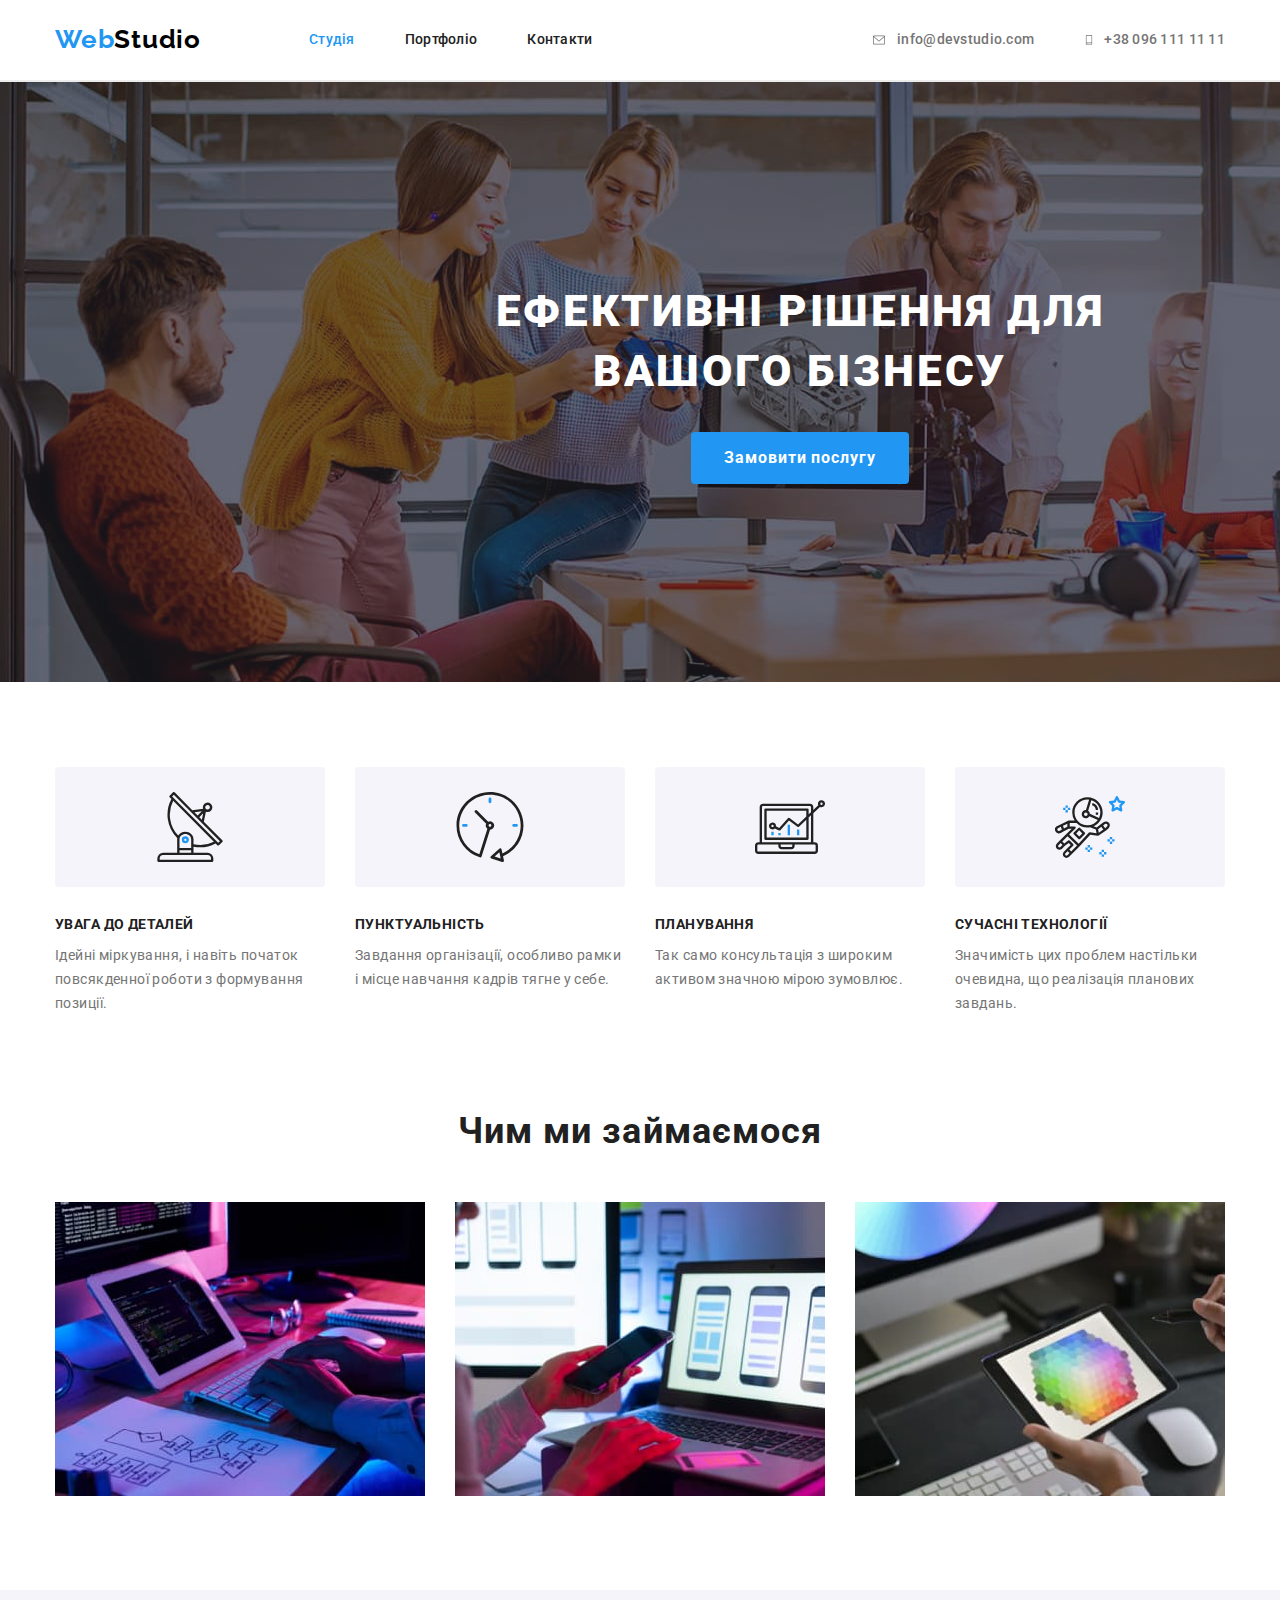
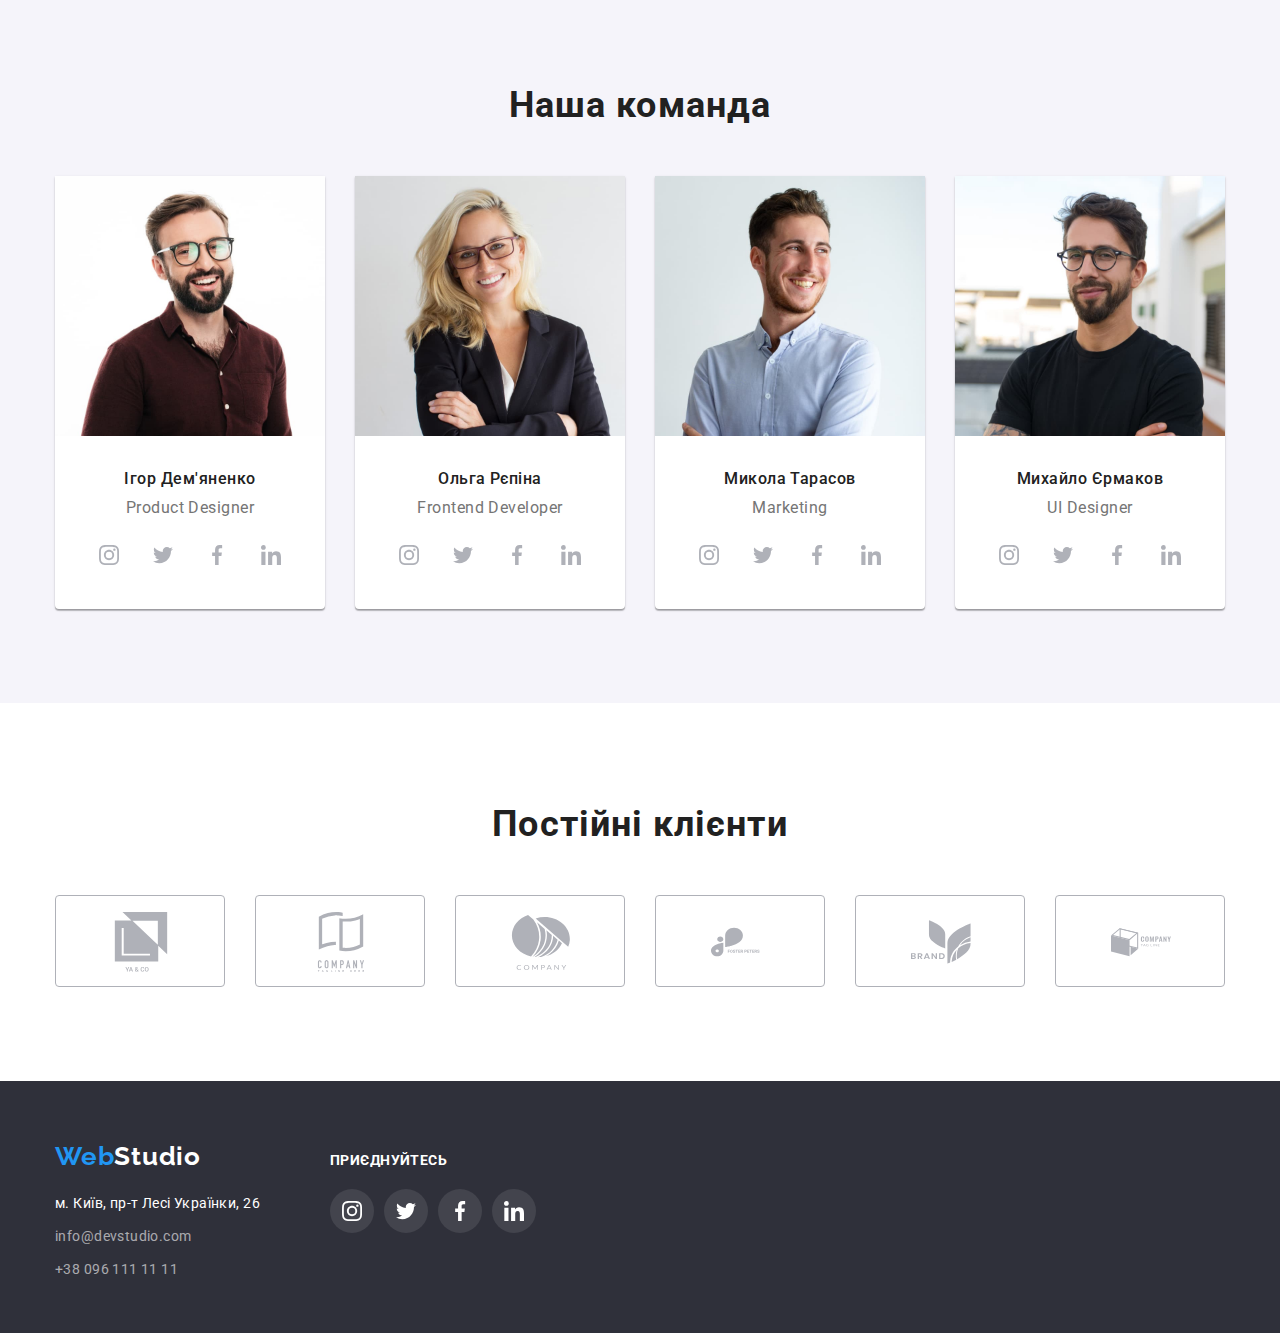
==== commit 10ff69df: "зміни" ====
--- a/index.html
+++ b/index.html
@@ -30,13 +30,13 @@
             <!--Контакти в шапці сайту-->
             <ul class="contacts list">
                 <li class="mail">
-                    <a href="mailto:info@devstudio.com" class="link"><svg class="icon" width="16" height="12">
+                    <a href="mailto:info@devstudio.com" class="link"><svg width="16" height="12">
                             <use href="./images/sprite.svg#icon-envelope"></use>
                         </svg>
                         info@devstudio.com</a>
                 </li>
                 <li class="tel">
-                    <a href="tel:+380961111111" class="link"><svg class="icon" width="10" height="16">
+                    <a href="tel:+380961111111" class="link"><svg width="10" height="16">
                             <use href="./images/sprite.svg#icon-smartphone"></use>
                         </svg>+38 096 111 11 11</a>
                 </li>
@@ -125,16 +125,16 @@
                             <p class="persons-text">Product Designer</p>
                             <ul class="persons-flex list">
                                 <li><a class="persons-link" href="">
-                                        <svg class="icon">
-                                            <use href="./images/sprite.svg#icon-instagram1"></use>
-                                        </svg></a></li>
-                                <li><a class="persons-link" href=""><svg class="icon">
-                                            <use href="./images/sprite.svg#icon-twitter2"></use>
-                                        </svg></a></li>
-                                <li><a class="persons-link" href=""> <svg class="icon">
-                                            <use href="./images/sprite.svg#icon-facebook1"></use>
-                                        </svg></a></li>
-                                <li><a class="persons-link" href=""><svg class="icon">
+                                        <svg width="20" height="20">
+                                            <use href="./images/sprite.svg#icon-instagram1"></use>
+                                        </svg></a></li>
+                                <li><a class="persons-link" href=""><svg width="20" height="20">
+                                            <use href="./images/sprite.svg#icon-twitter2"></use>
+                                        </svg></a></li>
+                                <li><a class="persons-link" href=""> <svg width="20" height="20">
+                                            <use href="./images/sprite.svg#icon-facebook1"></use>
+                                        </svg></a></li>
+                                <li><a class="persons-link" href=""><svg width="20" height="20">
                                             <use href="./images/sprite.svg#icon-linkedin1"></use>
                                         </svg></a></li>
                             </ul>
@@ -147,17 +147,17 @@
                             <p class="persons-text">Frontend Developer</p>
                             <ul class="persons-flex list">
                                 <li><a class="persons-link" href="">
-                                        <svg class="icon">
-                                            <use href="./images/sprite.svg#icon-instagram1"></use>
-                                        </svg></a></li>
-                                <li><a class="persons-link" href=""><svg class="icon">
-                                            <use href="./images/sprite.svg#icon-twitter2"></use>
-                                        </svg></a></li>
-                                <li><a class="persons-link" href=""> <svg class="icon">
-                                            <use href="./images/sprite.svg#icon-facebook1"></use>
-                                        </svg></a></li>
-                                <li><a class="persons-link" href=""><svg class="icon">
-                                            <use href="./images/sprite.svg#icon-linkedin1"></use>
+                                        <svg width="20" height="20">
+                                            <use href="./images/sprite.svg#icon-instagram1"></use>
+                                        </svg></a></li>
+                                <li><a class="persons-link" href=""><svg width="20" height="20">
+                                            <use href="./images/sprite.svg#icon-twitter2"></use>
+                                        </svg></a></li>
+                                <li><a class="persons-link" href=""> <svg width="20" height="20">
+                                            <use href="./images/sprite.svg#icon-facebook1"></use>
+                                        </svg></a></li>
+                                <li><a class="persons-link" href=""><svg width="20" height="20"">
+                                            <use href=" ./images/sprite.svg#icon-linkedin1"></use>
                                         </svg></a></li>
                             </ul>
                         </div>
@@ -169,16 +169,16 @@
                             <p class="persons-text">Marketing</p>
                             <ul class="persons-flex list">
                                 <li><a class="persons-link" href="">
-                                        <svg class="icon">
-                                            <use href="./images/sprite.svg#icon-instagram1"></use>
-                                        </svg></a></li>
-                                <li><a class="persons-link" href=""><svg class="icon">
-                                            <use href="./images/sprite.svg#icon-twitter2"></use>
-                                        </svg></a></li>
-                                <li><a class="persons-link" href=""> <svg class="icon">
-                                            <use href="./images/sprite.svg#icon-facebook1"></use>
-                                        </svg></a></li>
-                                <li><a class="persons-link" href=""><svg class="icon">
+                                        <svg width="20" height="20">
+                                            <use href="./images/sprite.svg#icon-instagram1"></use>
+                                        </svg></a></li>
+                                <li><a class="persons-link" href=""><svg width="20" height="20">
+                                            <use href="./images/sprite.svg#icon-twitter2"></use>
+                                        </svg></a></li>
+                                <li><a class="persons-link" href=""> <svg width="20" height="20">
+                                            <use href="./images/sprite.svg#icon-facebook1"></use>
+                                        </svg></a></li>
+                                <li><a class="persons-link" href=""><svg width="20" height="20">
                                             <use href="./images/sprite.svg#icon-linkedin1"></use>
                                         </svg></a></li>
                             </ul>
@@ -191,16 +191,16 @@
                             <p class="persons-text">UI Designer</p>
                             <ul class="persons-flex list">
                                 <li><a class="persons-link" href="">
-                                        <svg class="icon">
-                                            <use href="./images/sprite.svg#icon-instagram1"></use>
-                                        </svg></a></li>
-                                <li><a class="persons-link" href=""><svg class="icon">
-                                            <use href="./images/sprite.svg#icon-twitter2"></use>
-                                        </svg></a></li>
-                                <li><a class="persons-link" href=""> <svg class="icon">
-                                            <use href="./images/sprite.svg#icon-facebook1"></use>
-                                        </svg></a></li>
-                                <li><a class="persons-link" href=""><svg class="icon">
+                                        <svg width="20" height="20">
+                                            <use href="./images/sprite.svg#icon-instagram1"></use>
+                                        </svg></a></li>
+                                <li><a class="persons-link" href=""><svg width="20" height="20">
+                                            <use href="./images/sprite.svg#icon-twitter2"></use>
+                                        </svg></a></li>
+                                <li><a class="persons-link" href=""> <svg width="20" height="20">
+                                            <use href="./images/sprite.svg#icon-facebook1"></use>
+                                        </svg></a></li>
+                                <li><a class="persons-link" href=""><svg width="20" height="20">
                                             <use href="./images/sprite.svg#icon-linkedin1"></use>
                                         </svg></a></li>
                             </ul>
@@ -211,28 +211,28 @@
 
         </section>
         <section class="clients section">
-            <div class="container"></div>
-            <h2 class="clients-heading">Постійні клієнти</h2>
-            <ul class="clients list">
-                <li class="clients-item"><a href="" class="clients-link"><svg class="clients-icon">
-                            <use href="./images/sprite.svg#icon-company1"></use>
-                        </svg></a></li>
-                <li class="clients-item"><a href="" class="clients-link"><svg class="clients-icon">
-                            <use href="./images/sprite.svg#icon-company2"></use>
-                        </svg></a></li>
-                <li class="clients-item"><a href="" class="clients-link"><svg class="clients-icon">
-                            <use href="./images/sprite.svg#icon-company3"></use>
-                        </svg></a></li>
-                <li class="clients-item"><a href="" class="clients-link"><svg class="clients-icon">
-                            <use href="./images/sprite.svg#icon-company4"></use>
-                        </svg></a></li>
-                <li class="clients-item"><a href="" class="clients-link"><svg class="clients-icon">
-                            <use href="./images/sprite.svg#icon-company5"></use>
-                        </svg></a></li>
-                <li class="clients-item"><a href="" class="clients-link"><svg class="clients-icon">
-                            <use href="./images/sprite.svg#icon-company6"></use>
-                        </svg></a></li>
-            </ul>
+            <div class="container">
+                <h2 class="clients-heading">Постійні клієнти</h2>
+                <ul class="clients list">
+                    <li class="clients-item"><a href="" class="clients-link"><svg width="106" height="60">
+                                <use href="./images/sprite.svg#icon-company1"></use>
+                            </svg></a></li>
+                    <li class="clients-item"><a href="" class="clients-link"><svg width="106" height="60">
+                                <use href="./images/sprite.svg#icon-company2"></use>
+                            </svg></a></li>
+                    <li class="clients-item"><a href="" class="clients-link"><svg width="106" height="60">
+                                <use href="./images/sprite.svg#icon-company3"></use>
+                            </svg></a></li>
+                    <li class="clients-item"><a href="" class="clients-link"><svg width="106" height="60">
+                                <use href="./images/sprite.svg#icon-company4"></use>
+                            </svg></a></li>
+                    <li class="clients-item"><a href="" class="clients-link"><svg width="106" height="60">
+                                <use href="./images/sprite.svg#icon-company5"></use>
+                            </svg></a></li>
+                    <li class="clients-item"><a href="" class="clients-link"><svg width="106" height="60">
+                                <use href="./images/sprite.svg#icon-company6"></use>
+                            </svg></a></li>
+                </ul>
             </div>
         </section>
 
@@ -258,16 +258,16 @@
                 <div>
                     <h3 class="footer-heading">ПРИЄДНУЙТЕСЬ</h3>
                     <ul class="footer-links list">
-                        <li class="link-item"><a href="" class="footer-link"><svg class="footer-icon">
+                        <li class="link-item"><a href="" class="footer-link"><svg width="20" height="20">
                                     <use href="./images/sprite.svg#icon-instagram2"></use>
                                 </svg></a></li>
-                        <li class="link-item"><a href="" class="footer-link"><svg class="footer-icon">
+                        <li class="link-item"><a href="" class="footer-link"><svg width="20" height="20">
                                     <use href="./images/sprite.svg#icon-twitter1"></use>
                                 </svg></a></li>
-                        <li class="link-item"><a href="" class="footer-link"><svg class="footer-icon">
+                        <li class="link-item"><a href="" class="footer-link"><svg width="20" height="20">
                                     <use href="./images/sprite.svg#icon-facebook2"></use>
                                 </svg></a></li>
-                        <li class="link-item"><a href="" class="footer-link"><svg class="footer-icon">
+                        <li class="link-item"><a href="" class="footer-link"><svg width="20" height="20">
                                     <use href="./images/sprite.svg#icon-linkedin2"></use>
                                 </svg></a></li>
                     </ul>
--- a/css/styles.css
+++ b/css/styles.css
@@ -20,6 +20,7 @@
     --contacts-text-color-in-footer: rgba(255, 255, 255, 0.6);
     --border-bottom-color: #ececec;
     --main-button-active: #188CE8;
+    --persons-icons: #AFB1B8;
 }
 
 /* Studio Page */
@@ -149,7 +150,8 @@
     margin-right: 50px;
 }
 
-.contacts .icon {
+.contacts svg {
+    fill: currentColor;
     margin-right: 10px;
 }
 
@@ -158,11 +160,10 @@
     vertical-align: middle;
 }
 
-.contacts .link:hover .icon,
-.contacts .link:hover .icon {
-    stroke: #000000;
-}
-
+.contacts .link:hover svg,
+.contacts .link:focus svg {
+    fill: currentColor;
+}
 
 
 /* Studio page */
@@ -260,6 +261,7 @@
     width: 270px;
     height: 120px;
     background-color: #F5F4FA;
+    border-radius: 4px;
     margin-bottom: 30px;
 }
 
@@ -356,6 +358,7 @@
     display: flex;
     justify-content: center;
     align-items: center;
+    gap: 10px;
 }
 
 .persons-link {
@@ -365,25 +368,25 @@
     width: 44px;
     height: 44px;
     border-radius: 50%;
+    color: var(--persons-icons);
 }
 
 .persons-flex:not(:last-child) {
     margin-right: 10px;
 }
 
-.icon {
-    width: 20px;
-    height: 20px;
-    fill: #AFB1B8;
-}
-
-.persons-link:hover {
+.persons-link svg {
+    fill: currentColor;
+}
+
+.persons-link:hover,
+.persons-link:focus {
     background-color: var(--accent-color);
 }
 
-.persons-link:hover .icon {
+.persons-link:hover svg,
+.persons-link:focus svg {
     fill: #ffffff;
-    stroke: #ffffff;
 }
 
 .clients.section {
@@ -402,8 +405,8 @@
     display: flex;
     justify-content: center;
     align-items: center;
-}
-
+    gap: 30px;
+}
 
 
 .clients-item {
@@ -412,9 +415,6 @@
     align-items: center;
 }
 
-.clients-item:not(:last-child) {
-    margin-right: 30px;
-}
 
 .clients-link {
     padding: 16px 32px;
@@ -426,20 +426,24 @@
 }
 
 .clients-link {
-    fill: #AFB1B8;
-}
-
-.clients-link:hover {
+    color: #AFB1B8;
+}
+
+.clients-link:hover svg,
+.clients-link:focus svg {
     fill: var(--accent-color);
-    border-color: var(--accent-color)
-}
-
-.clients-icon {
-    display: flex;
-    justify-content: center;
-    align-items: center;
-    width: 106px;
-    height: 60px;
+}
+
+.clients-link:hover,
+.clients-link:focus {
+    border: 1px solid var(--accent-color);
+}
+
+.clients-link svg {
+    display: flex;
+    justify-content: center;
+    align-items: center;
+    fill: currentColor;
 }
 
 
@@ -512,6 +516,7 @@
     display: flex;
     justify-content: center;
     align-items: center;
+    gap: 10px;
 }
 
 .link-item {
@@ -527,17 +532,11 @@
     height: 44px;
 }
 
-.footer-icon {
-    width: 20px;
-    height: 20px;
-}
-
-.link-item:not(:last-child) {
-    margin-right: 10px;
-}
-
-.link-item:hover {
+
+.footer-link:hover,
+.footer-link:focus {
     background-color: var(--accent-color);
+    border-radius: 50%;
 }
 
 /* Portfolio Page */
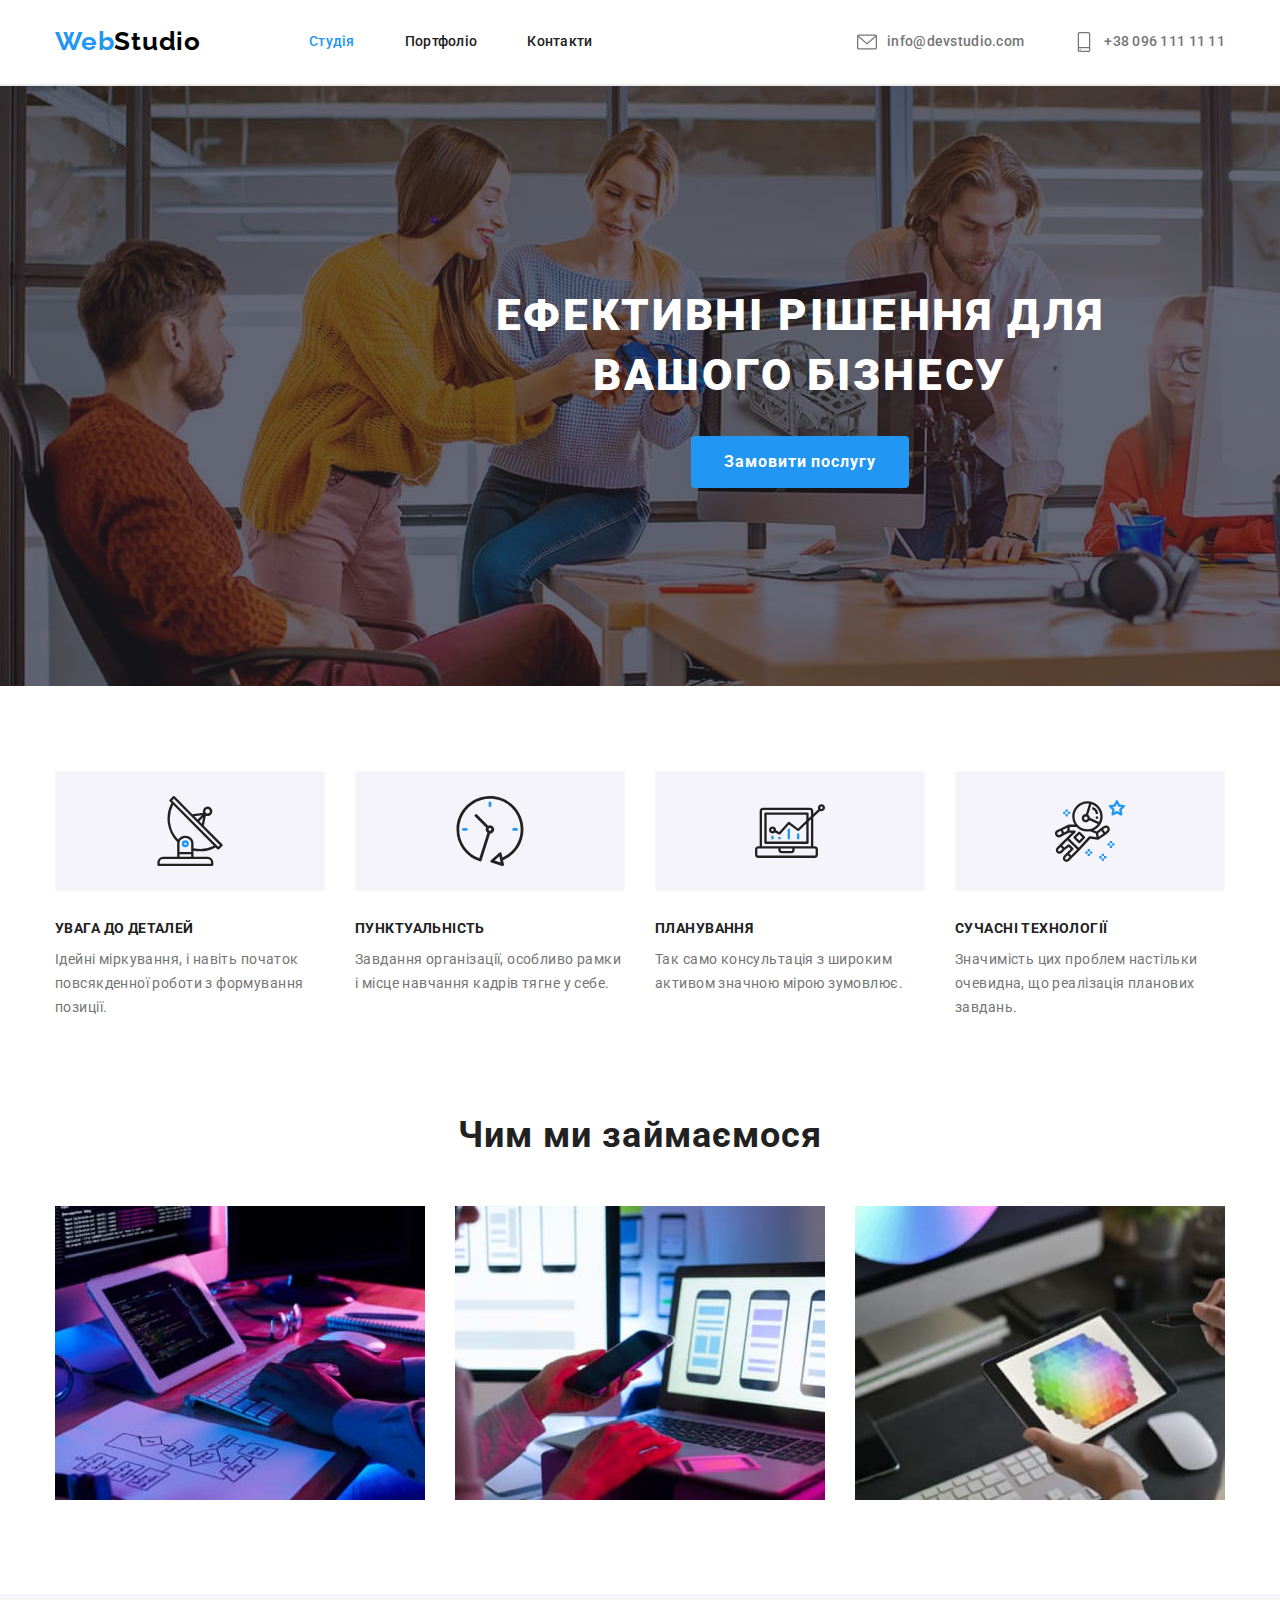
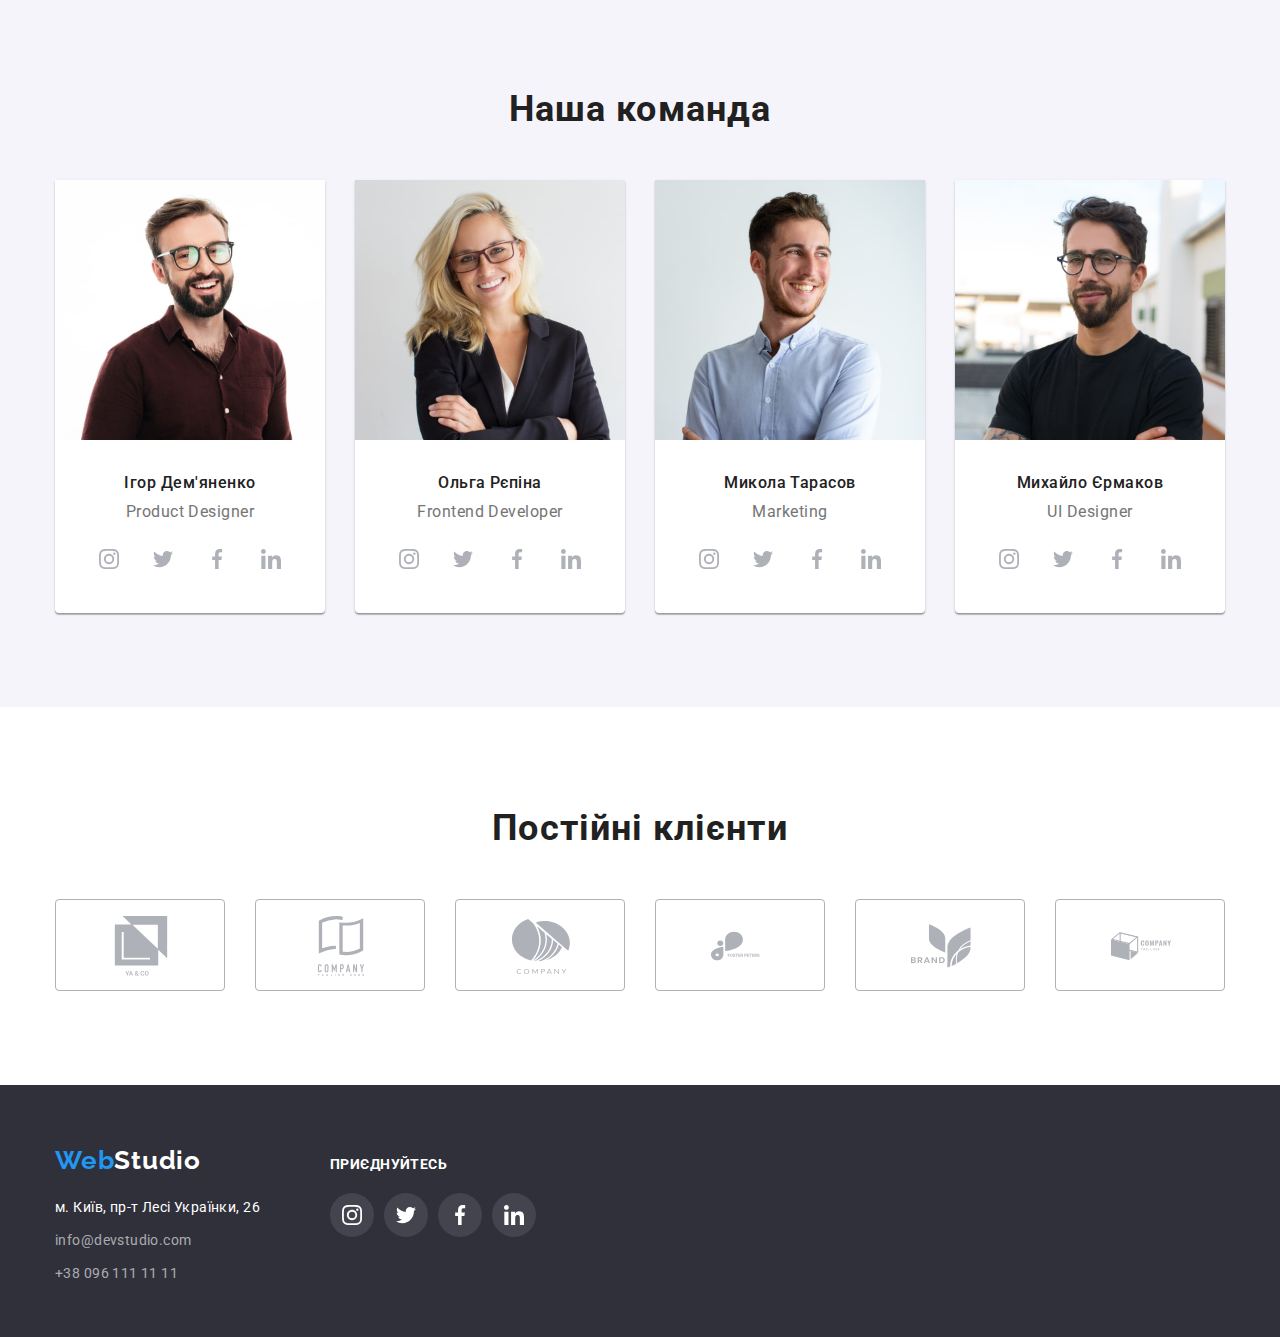
==== commit 91cc3509: "Зміни розмірів іконок" ====
--- a/index.html
+++ b/index.html
@@ -30,13 +30,13 @@
             <!--Контакти в шапці сайту-->
             <ul class="contacts list">
                 <li class="mail">
-                    <a href="mailto:info@devstudio.com" class="link"><svg width="16" height="12">
+                    <a href="mailto:info@devstudio.com" class="link"><svg width="20" height="20">
                             <use href="./images/sprite.svg#icon-envelope"></use>
                         </svg>
                         info@devstudio.com</a>
                 </li>
                 <li class="tel">
-                    <a href="tel:+380961111111" class="link"><svg width="10" height="16">
+                    <a href="tel:+380961111111" class="link"><svg width="20" height="20">
                             <use href="./images/sprite.svg#icon-smartphone"></use>
                         </svg>+38 096 111 11 11</a>
                 </li>
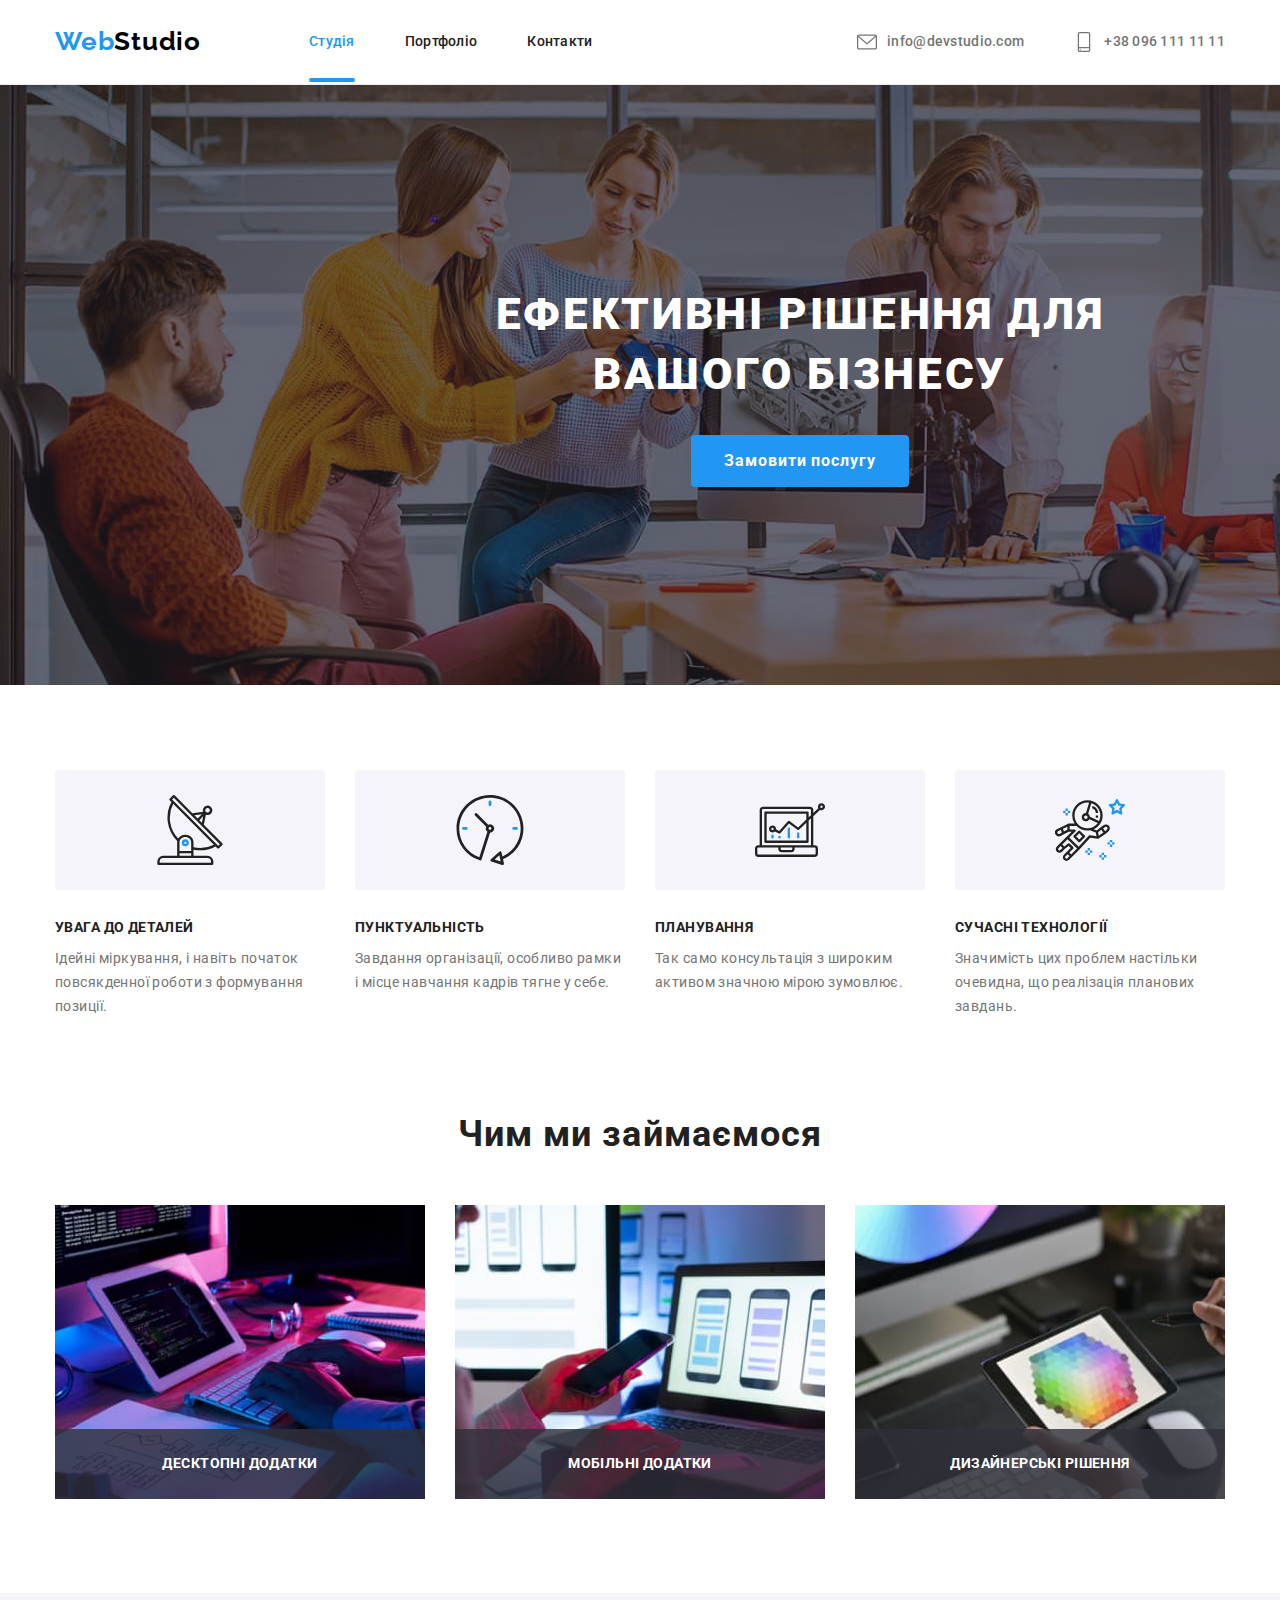
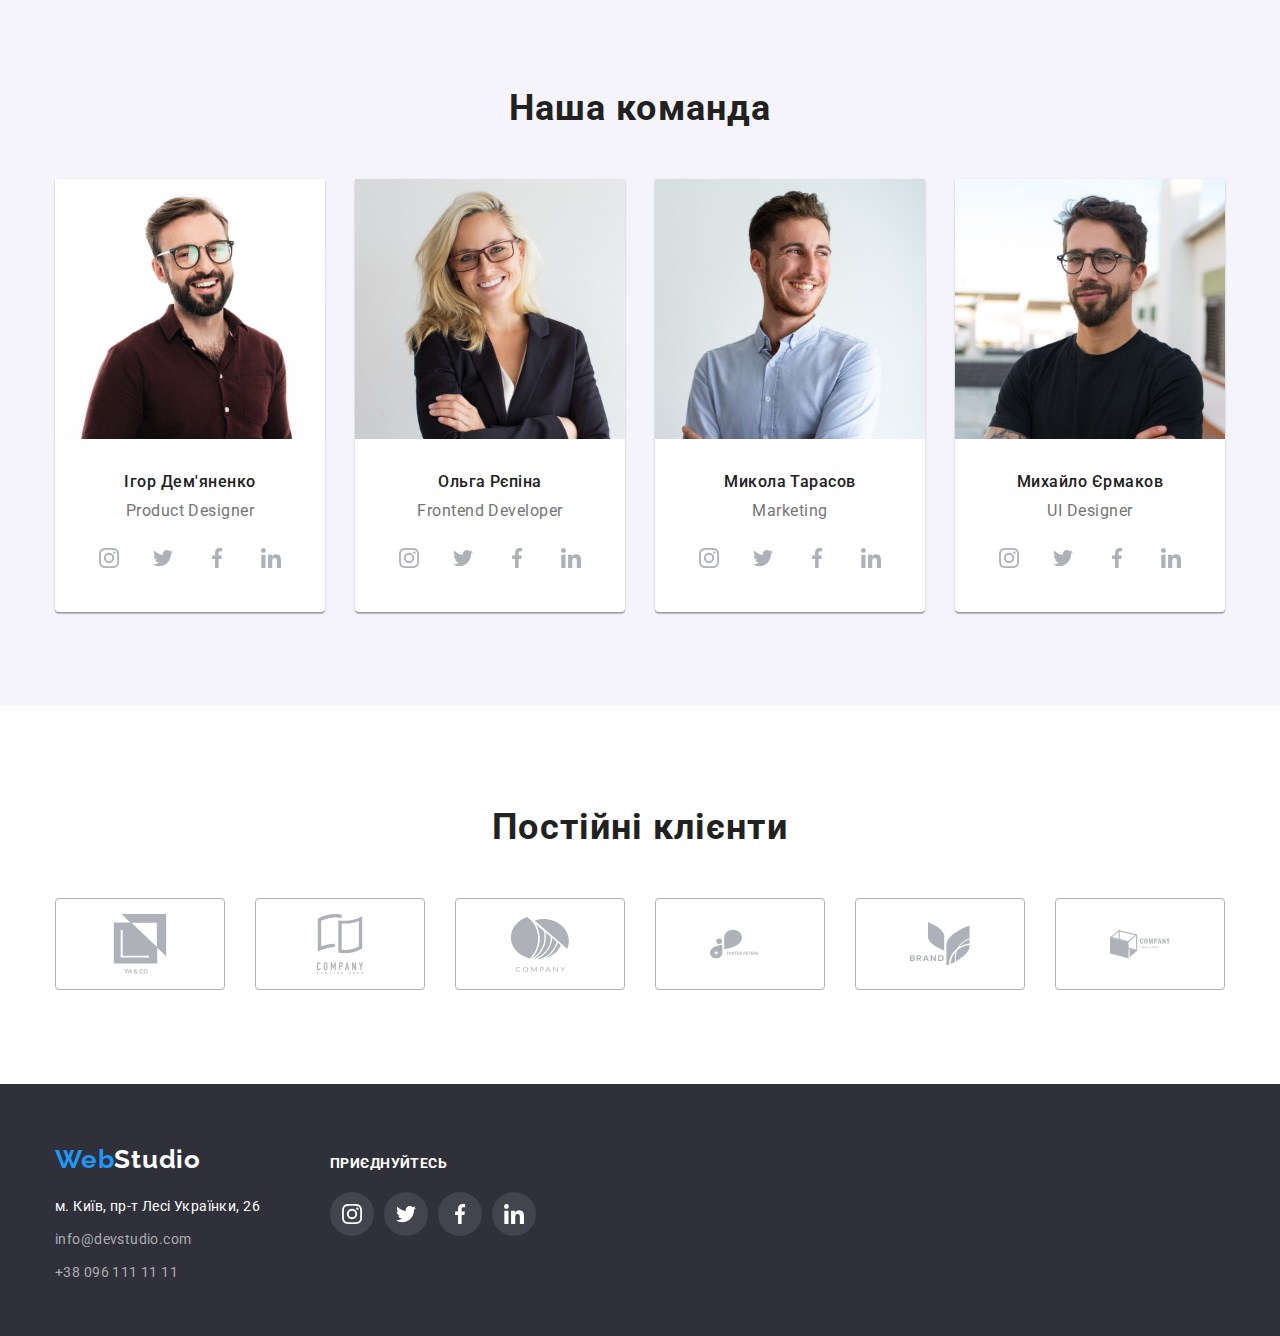
==== commit 2be5064f: "ДЗ 5" ====
--- a/index.html
+++ b/index.html
@@ -51,7 +51,7 @@
         <section class="hero section">
             <div class="container">
                 <h1 class="hero-title">Ефективні рішення для <br> вашого бізнесу</h1>
-                <button type="button" class="main-button">Замовити послугу</button>
+                <button data-modal-open type="button" class="main-button">Замовити послугу</button>
             </div>
         </section>
         <!--Особливості-->
@@ -107,9 +107,21 @@
             <div class="container">
                 <h2 class="work-title">Чим ми займаємося</h2>
                 <ul class="work list">
-                    <li class="item"><img src="./images/img1.jpg" alt="Веб-програмування" width="370"></li>
-                    <li class="item"><img src="./images/box2.jpg" alt="Адаптивна верстка" width="370"></li>
-                    <li class="item"><img src="images/box3.jpg" alt="Веб-дизайн" width="370"></li>
+                    <li class="work-item"><img src="./images/img1.jpg" alt="Веб-програмування" width="370">
+                        <div class="work-name">
+                            <h3 class="work-name-item">Десктопні додатки</h3>
+                        </div>
+                    </li>
+                    <li class="work-item"><img src="./images/box2.jpg" alt="Адаптивна верстка" width="370">
+                        <div class="work-name">
+                            <h3 class="work-name-item">Мобільні додатки</h3>
+                        </div>
+                    </li>
+                    <li class="work-item"><img src="images/box3.jpg" alt="Веб-дизайн" width="370">
+                        <div class="work-name">
+                            <h3 class="work-name-item">Дизайнерські рішення</h3>
+                        </div>
+                    </li>
                 </ul>
             </div>
         </section>
@@ -276,6 +288,14 @@
         </div>
 
     </footer>
+    <!-- Modal -->
+    <div data-modal class="backdrop is-hidden">
+        <div class="modal">
+            <a class="btn-close" href=""> </a>
+        </div>
+    </div>
+
+    <script src="./js/modal.js"></script>
 </body>
 
 </html>--- a/css/styles.css
+++ b/css/styles.css
@@ -59,7 +59,8 @@
 /* Logo */
 
 .page-header {
-    border-bottom: 2px solid var(--border-bottom-color);
+    border-bottom: 1px solid var(--border-bottom-color);
+
 }
 
 .logo {
@@ -84,6 +85,25 @@
 .logo:hover,
 .logo:focus {
     color: var(--accent-color);
+}
+
+
+.main-page.link {
+    position: relative;
+}
+
+.main-page::after {
+    position: absolute;
+    left: 0;
+    bottom: 0;
+
+    content: "";
+    background-color: var(--accent-color);
+    border-radius: 2px;
+    display: inline-block;
+    width: 100%;
+    height: 4px;
+
 }
 
 /* Site-nav list */
@@ -316,12 +336,41 @@
 }
 
 .work.list {
-    display: flex;
-    justify-content: center;
-}
-
-.work.list .item:not(:last-child) {
+
+
+    display: flex;
+    justify-content: center;
+}
+
+.work.list .work-item:not(:last-child) {
     margin-right: 30px;
+}
+
+.work-item {
+    position: relative;
+}
+
+.work-name {
+    position: absolute;
+    bottom: 0;
+    left: 0;
+
+    min-width: 370px;
+    min-height: 70px;
+    background-color: rgba(47, 48, 58, 0.8);
+}
+
+.work-name-item {
+    padding-top: 27px;
+    padding-bottom: 27px;
+
+    font-size: 14px;
+    line-height: 1.14;
+    letter-spacing: 0.03em;
+    text-align: center;
+    text-transform: uppercase;
+
+    color: var(--white-color);
 }
 
 .persons.list {
@@ -409,23 +458,16 @@
 }
 
 
-.clients-item {
-    display: flex;
-    justify-content: center;
-    align-items: center;
-}
-
-
 .clients-link {
+    display: flex;
+    justify-content: center;
+    align-items: center;
     padding: 16px 32px;
     width: 170px;
     height: 92px;
     border: 1px solid #AFB1B8;
     border-radius: 4px;
     background-color: #FFFFFF;
-}
-
-.clients-link {
     color: #AFB1B8;
 }
 
@@ -440,9 +482,6 @@
 }
 
 .clients-link svg {
-    display: flex;
-    justify-content: center;
-    align-items: center;
     fill: currentColor;
 }
 
@@ -555,8 +594,8 @@
     margin-bottom: 50px
 }
 
-.filter .item:hover,
-.filter .item:focus {
+.filter button:hover,
+.filter button:focus {
     box-shadow: 0px 3px 1px rgba(0, 0, 0, 0.1),
         0px 1px 2px rgba(0, 0, 0, 0.08),
         0px 2px 2px rgba(0, 0, 0, 0.12);
@@ -602,14 +641,22 @@
 }
 
 .portfolio-item {
+    position: relative;
     flex-basis: calc(100%/ 3 - 30px);
-    border: 1px solid var(--border-bottom-color);
+
     margin-left: 30px;
     margin-top: 30px;
 
 }
 
-.portfolio-item:hover {
+.card-link {
+    color: inherit;
+    text-decoration: none;
+    display: inline-block;
+}
+
+.card-link:hover,
+.card-link:focus {
     box-shadow: 0px 1px 1px rgba(0, 0, 0, 0.12),
         0px 4px 4px rgba(0, 0, 0, 0.06),
         1px 4px 6px rgba(0, 0, 0, 0.16);
@@ -631,5 +678,78 @@
 }
 
 .card-content {
+    border: 1px solid var(--border-bottom-color);
     padding: 20px 24px;
+}
+
+.portfolio-information {
+    display: none;
+    position: absolute;
+    top: 0;
+    left: 0;
+    min-width: 370px;
+    min-height: 294px;
+    background-color: rgba(33, 150, 243, 0.9);
+}
+
+.portfolio-info-text {
+    padding: 63px 24px;
+    font-size: 18px;
+    line-height: 28px;
+    letter-spacing: 1.55;
+    color: var(--white-color);
+}
+
+.card-link:hover .portfolio-information,
+.card-link:focus .portfolio-information {
+    display: block;
+}
+
+.backdrop {
+    position: fixed;
+
+    top: 0;
+    left: 0;
+    width: 100%;
+    height: 100%;
+    background-color: rgba(0, 0, 0, 0.2);
+
+}
+
+.backdrop.is-hidden {
+    opacity: 0;
+    pointer-events: none;
+}
+
+.modal {
+    position: absolute;
+    top: 50%;
+    left: 50%;
+    transform: translate(-50%, -50%);
+
+    display: flex;
+    justify-content: flex-end;
+    padding-top: 8px;
+    padding-right: 8px;
+
+    width: 528px;
+    height: 581px;
+    border-radius: 4px;
+    background-color: var(--white-color);
+    box-shadow: 0px 2px 1px rgba(0, 0, 0, 0.2),
+        0px 1px 1px rgba(0, 0, 0, 0.14),
+        0px 1px 3px rgba(0, 0, 0, 0.12);
+}
+
+.btn-close {
+    display: inline-block;
+    width: 30px;
+    height: 30px;
+
+
+    border: 1px solid rgba(0, 0, 0, 0.1);
+    background-image: url("../images/vector.svg");
+    background-repeat: no-repeat;
+    background-position: center;
+    border-radius: 50%;
 }